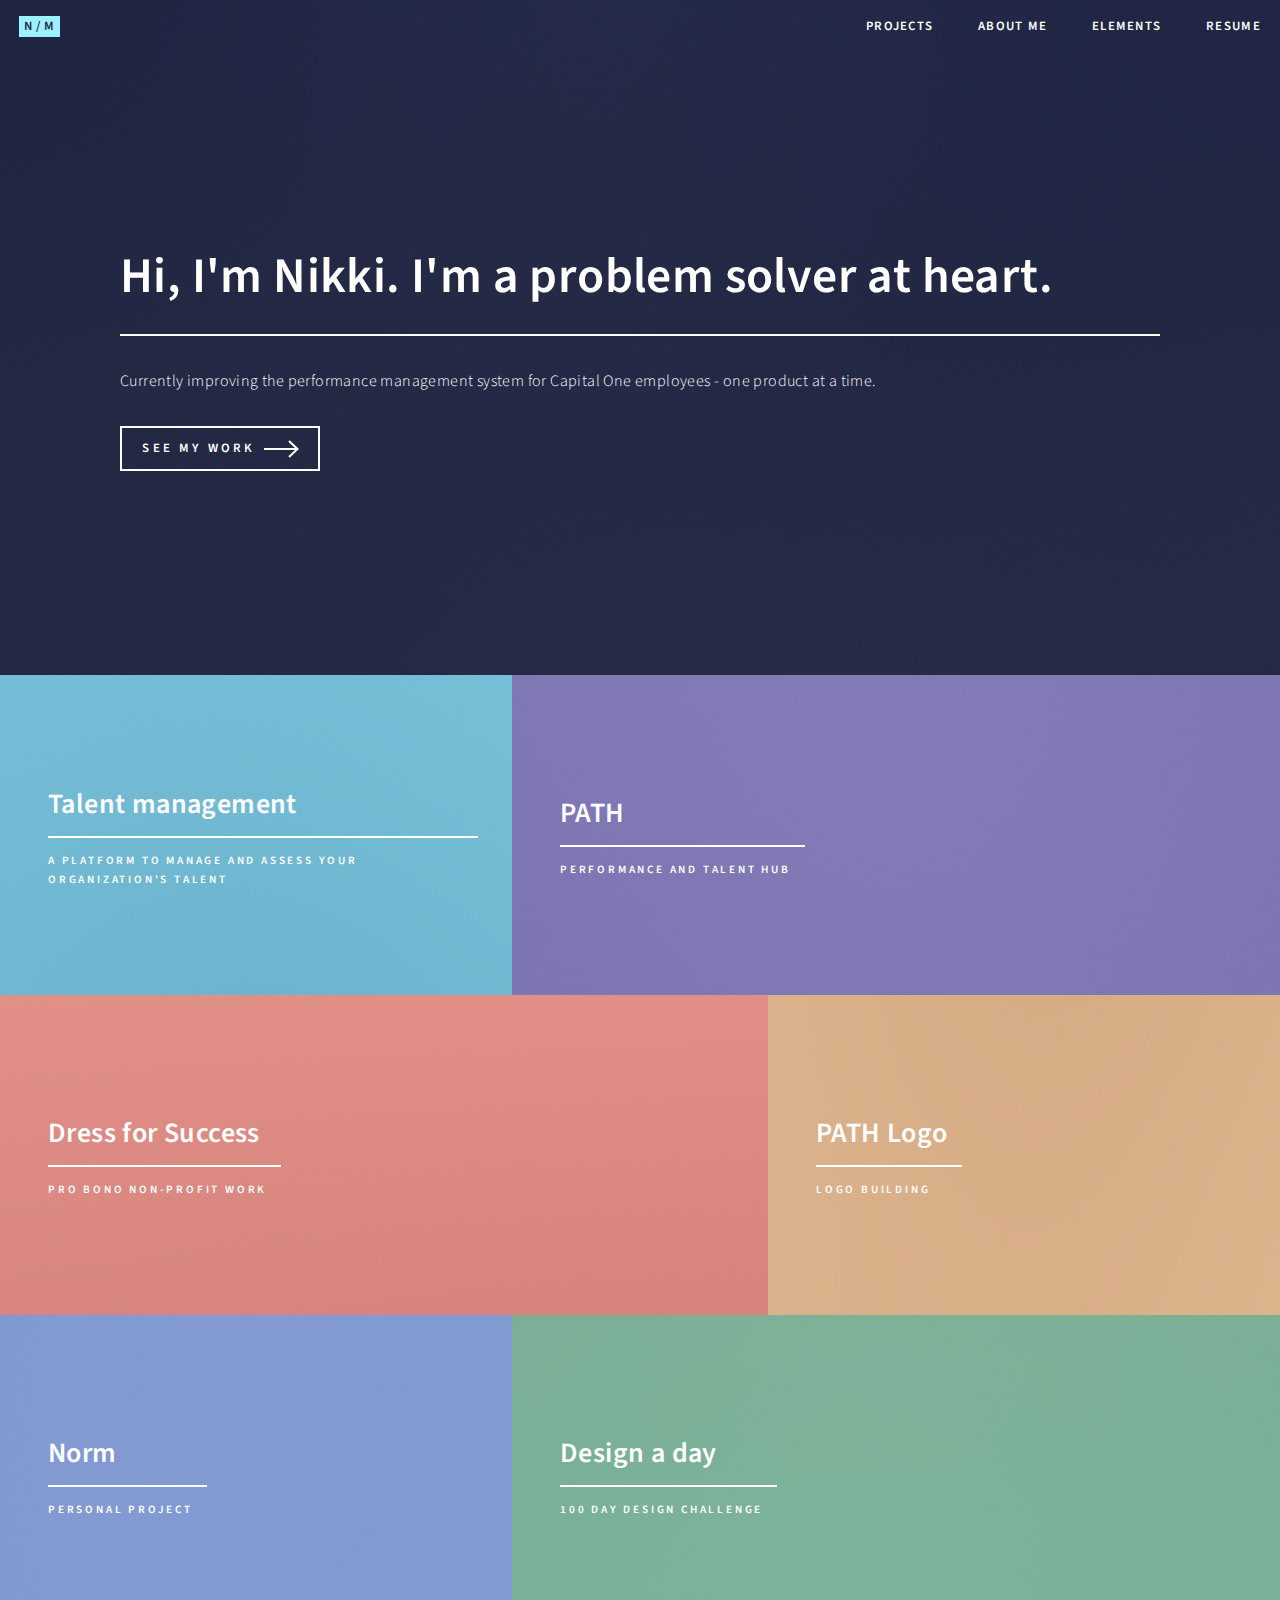
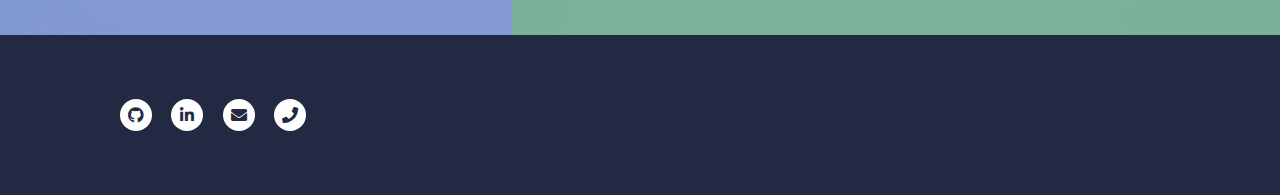
==== index.html @ 29b70d95 "Update index.html" ====
<!DOCTYPE HTML>
<!--
	Forty by HTML5 UP
	html5up.net | @ajlkn
	Free for personal and commercial use under the CCA 3.0 license (html5up.net/license)
-->
<html>
	<head>
		<title>Forty by HTML5 UP</title>
		<meta charset="utf-8" />
		<meta name="viewport" content="width=device-width, initial-scale=1, user-scalable=no" />
		<link rel="stylesheet" href="assets/css/main.css" />
		<noscript><link rel="stylesheet" href="assets/css/noscript.css" /></noscript>
	</head>
	<body class="is-preload">

		<!-- Wrapper -->
			<div id="wrapper">

				<!-- Header -->
				<header id="header" class="alt">
					<a href="index.html" class="logo"><strong>N/M</strong></a>
					<nav class="main-nav">
						<div class="menu-toggle">
							<span></span>
						</div>
						<ul>
							<li><a href="index.html">Projects</a></li>
							<!--<li><a href="landing.html">Subpage</a></li>-->
							<li><a href="generic.html">About me</a></li>
							<li><a href="elements.html">Elements</a></li>
							<li><a href="assets/resume.pdf" target="_blank">Resume</a></li>
						</ul>
					</nav>
				</header>

				<!-- Menu
					<nav id="menu">
						<ul class="links">
							<li><a href="index.html">Home</a></li>
							<li><a href="landing.html">Landing</a></li>
							<li><a href="generic.html">Generic</a></li>
							<li><a href="elements.html">Elements</a></li>
						</ul>
						<ul class="actions stacked">
							<li><a href="#" class="button primary fit">Get Started</a></li>
							<li><a href="#" class="button fit">Log In</a></li>
						</ul>
					</nav> -->

				<!-- Banner -->
					<section id="banner" class="major">
						<div class="inner">
							<header class="major">
								<h1>Hi, I'm Nikki. I'm a problem solver at heart.</h1>
							</header>
							<p>Currently improving the performance management system for Capital One employees - one product at a time.</p>
							<div>
								<ul class="actions">
									<li><a href="#one" class="button next scrolly">See my work</a></li>
								</ul>
							</div>
						</div>
					</section>

				<!-- Main -->
					<div id="main">

						<!-- One -->
							<section id="one" class="tiles">
								<article>
									<span class="image">
										<img src="images/pic01.jpg" alt="" />
									</span>
									<header class="major">
										<h3><a href="landing.html" class="link">Talent management</a></h3>
										<p>A platform to manage and assess your organization's talent</p>
									</header>
								</article>
								<article>
									<span class="image">
										<img src="images/pic02.jpg" alt="" />
									</span>
									<header class="major">
										<h3><a href="landing.html" class="link">PATH</a></h3>
										<p>Performance and talent hub</p>
									</header>
								</article>
								<article>
									<span class="image">
										<img src="images/pic03.jpg" alt="" />
									</span>
									<header class="major">
										<h3><a href="landing.html" class="link">Dress for Success</a></h3>
										<p>Pro bono non-profit work</p>
									</header>
								</article>
								<article>
									<span class="image">
										<img src="images/pic04.jpg" alt="" />
									</span>
									<header class="major">
										<h3><a href="landing.html" class="link">PATH Logo</a></h3>
										<p>Logo building</p>
									</header>
								</article>
								<article>
									<span class="image">
										<img src="images/pic05.jpg" alt="" />
									</span>
									<header class="major">
										<h3><a href="landing.html" class="link">Norm</a></h3>
										<p>Personal project</p>
									</header>
								</article>
								<article>
									<span class="image">
										<img src="images/pic06.jpg" alt="" />
									</span>
									<header class="major">
										<h3><a href="landing.html" class="link">Design a day</a></h3>
										<p>100 day design challenge</p>
									</header>
								</article>
							</section>

						<!-- Two 
							<section id="two">
								<div class="inner">
									<p> Lorem Ipsum</p>
								</div>
							</section>-->

					</div>

				<!-- Contact 
					<section id="contact">
						<div class="inner">
							<section>
								<form method="post" action="#">
									<div class="fields">
										<div class="field half">
											<label for="name">Name</label>
											<input type="text" name="name" id="name" />
										</div>
										<div class="field half">
											<label for="email">Email</label>
											<input type="text" name="email" id="email" />
										</div>
										<div class="field">
											<label for="message">Message</label>
											<textarea name="message" id="message" rows="6"></textarea>
										</div>
									</div>
									<ul class="actions">
										<li><input type="submit" value="Send Message" class="primary" /></li>
										<li><input type="reset" value="Clear" /></li>
									</ul>
								</form>
							</section>
							<section class="split">
								<section>
									<div class="contact-method">
										<span class="icon solid alt fa-envelope"></span>
										<h3>Email</h3>
										<a href="#">information@untitled.tld</a>
									</div>
								</section>
								<section>
									<div class="contact-method">
										<span class="icon solid alt fa-phone"></span>
										<h3>Phone</h3>
										<span>(000) 000-0000 x12387</span>
									</div>
								</section>
								<section>
									<div class="contact-method">
										<span class="icon solid alt fa-home"></span>
										<h3>Address</h3>
										<span>1234 Somewhere Road #5432<br />
										Nashville, TN 00000<br />
										United States of America</span>
									</div>
								</section>
							</section>
						</div>
					</section>-->

				<!-- Footer -->
					<footer id="footer">
						<div class="inner">
							<ul class="icons">
								<li><a href="https://github.com/nikkim97" class="icon brands alt fa-github"><span class="label">GitHub</span></a></li>
								<li><a href="https://www.linkedin.com/in/nikkim97/" class="icon brands alt fa-linkedin-in"><span class="label">LinkedIn</span></a></li>
								<li><a href="mailto:niharikamishr@gmail.com" class="icon solid alt fa-envelope"><span class="label">Email</span></a></li>
								<li><a href="tel:+6099372957" class="icon solid alt fa-phone"><span class="label">Phone</span></a></li>
							
							</ul>
						</div>
					</footer>

			</div>

		<!-- Scripts -->
			<script src="assets/js/jquery.min.js"></script>
			<script src="assets/js/jquery.scrolly.min.js"></script>
			<script src="assets/js/jquery.scrollex.min.js"></script>
			<script src="assets/js/browser.min.js"></script>
			<script src="assets/js/breakpoints.min.js"></script>
			<script src="assets/js/util.js"></script>
			<script src="assets/js/main.js"></script>

	</body>
</html>
---- assets/css/main.css ----
@import url(fontawesome-all.min.css);
@import url("https://fonts.googleapis.com/css?family=Source+Sans+Pro:300,300italic,600,600italic");

/*
	Forty by HTML5 UP
	html5up.net | @ajlkn
	Free for personal and commercial use under the CCA 3.0 license (html5up.net/license)
*/

html, body, div, span, applet, object,
iframe, h1, h2, h3, h4, h5, h6, p, blockquote,
pre, a, abbr, acronym, address, big, cite,
code, del, dfn, em, img, ins, kbd, q, s, samp,
small, strike, strong, sub, sup, tt, var, b,
u, i, center, dl, dt, dd, ol, ul, li, fieldset,
form, label, legend, table, caption, tbody,
tfoot, thead, tr, th, td, article, aside,
canvas, details, embed, figure, figcaption,
footer, header, hgroup, menu, nav, output, ruby,
section, summary, time, mark, audio, video {
	margin: 0;
	padding: 0;
	border: 0;
	font-size: 100%;
	font: inherit;
	vertical-align: baseline;}

article, aside, details, figcaption, figure,
footer, header, hgroup, menu, nav, section {
	display: block;}

body {
	line-height: 1;
}

ol, ul {
	list-style: none;
}

blockquote, q {
	quotes: none;
}

	blockquote:before, blockquote:after, q:before, q:after {
		content: '';
		content: none;
	}

table {
	border-collapse: collapse;
	border-spacing: 0;
}

body {
	-webkit-text-size-adjust: none;
}

mark {
	background-color: transparent;
	color: inherit;
}

input::-moz-focus-inner {
	border: 0;
	padding: 0;
}

input, select, textarea {
	-moz-appearance: none;
	-webkit-appearance: none;
	-ms-appearance: none;
	appearance: none;
}

/* Basic */

	@-ms-viewport {
		width: device-width;
	}

	body {
		-ms-overflow-style: scrollbar;
	}

	@media screen and (max-width: 480px) {

		html, body {
			min-width: 320px;
		}

	}

	html {
		box-sizing: border-box;
	}

	*, *:before, *:after {
		box-sizing: inherit;
	}

	body {
		background: #242943;
	}

		body.is-preload *, body.is-preload *:before, body.is-preload *:after {
			-moz-animation: none !important;
			-webkit-animation: none !important;
			-ms-animation: none !important;
			animation: none !important;
			-moz-transition: none !important;
			-webkit-transition: none !important;
			-ms-transition: none !important;
			transition: none !important;
		}

/* Type */

	body, input, select, textarea {
		color: #ffffff;
		font-family: "Source Sans Pro", Helvetica, sans-serif;
		font-size: 17pt;
		font-weight: 300;
		letter-spacing: 0.025em;
		line-height: 1.65;
	}

		@media screen and (max-width: 1680px) {

			body, input, select, textarea {
				font-size: 14pt;
			}

		}

		@media screen and (max-width: 1280px) {

			body, input, select, textarea {
				font-size: 12pt;
			}

		}

		@media screen and (max-width: 360px) {

			body, input, select, textarea {
				font-size: 11pt;
			}

		}

	a {
		-moz-transition: color 0.2s ease-in-out, border-bottom-color 0.2s ease-in-out;
		-webkit-transition: color 0.2s ease-in-out, border-bottom-color 0.2s ease-in-out;
		-ms-transition: color 0.2s ease-in-out, border-bottom-color 0.2s ease-in-out;
		transition: color 0.2s ease-in-out, border-bottom-color 0.2s ease-in-out;
		border-bottom: dotted 1px;
		color: inherit;
		text-decoration: none;
	}

		a:hover {
			border-bottom-color: transparent;
			color: #9bf1ff !important;
		}

		a:active {
			color: #53e3fb !important;
		}

	strong, b {
		color: #ffffff;
		font-weight: 600;
	}

	em, i {
		font-style: italic;
	}

	p {
		margin: 0 0 2em 0;
	}

	h1, h2, h3, h4, h5, h6 {
		color: #ffffff;
		font-weight: 600;
		line-height: 1.65;
		margin: 0 0 1em 0;
	}

		h1 a, h2 a, h3 a, h4 a, h5 a, h6 a {
			color: inherit;
			border-bottom: 0;
		}

	h1 {
		font-size: 2.5em;
	}

	h2 {
		font-size: 1.75em;
	}

	h3 {
		font-size: 1.35em;
	}

	h4 {
		font-size: 1.1em;
	}

	h5 {
		font-size: 0.9em;
	}

	h6 {
		font-size: 0.7em;
	}

	@media screen and (max-width: 736px) {

		h1 {
			font-size: 2em;
		}

		h2 {
			font-size: 1.5em;
		}

		h3 {
			font-size: 1.25em;
		}

	}

	sub {
		font-size: 0.8em;
		position: relative;
		top: 0.5em;
	}

	sup {
		font-size: 0.8em;
		position: relative;
		top: -0.5em;
	}

	blockquote {
		border-left: solid 4px rgba(212, 212, 255, 0.1);
		font-style: italic;
		margin: 0 0 2em 0;
		padding: 0.5em 0 0.5em 2em;
	}

	code {
		background: rgba(212, 212, 255, 0.035);
		font-family: "Courier New", monospace;
		font-size: 0.9em;
		margin: 0 0.25em;
		padding: 0.25em 0.65em;
	}

	pre {
		-webkit-overflow-scrolling: touch;
		font-family: "Courier New", monospace;
		font-size: 0.9em;
		margin: 0 0 2em 0;
	}

		pre code {
			display: block;
			line-height: 1.75;
			padding: 1em 1.5em;
			overflow-x: auto;
		}

	hr {
		border: 0;
		border-bottom: solid 1px rgba(212, 212, 255, 0.1);
		margin: 2em 0;
	}

		hr.major {
			margin: 3em 0;
		}

	.align-left {
		text-align: left;
	}

	.align-center {
		text-align: center;
	}

	.align-right {
		text-align: right;
	}

/* Row */

	.row {
		display: flex;
		flex-wrap: wrap;
		box-sizing: border-box;
		align-items: stretch;
	}

		.row > * {
			box-sizing: border-box;
		}

		.row.gtr-uniform > * > :last-child {
			margin-bottom: 0;
		}

		.row.aln-left {
			justify-content: flex-start;
		}

		.row.aln-center {
			justify-content: center;
		}

		.row.aln-right {
			justify-content: flex-end;
		}

		.row.aln-top {
			align-items: flex-start;
		}

		.row.aln-middle {
			align-items: center;
		}

		.row.aln-bottom {
			align-items: flex-end;
		}

		.row > .imp {
			order: -1;
		}

		.row > .col-1 {
			width: 8.33333%;
		}

		.row > .off-1 {
			margin-left: 8.33333%;
		}

		.row > .col-2 {
			width: 16.66667%;
		}

		.row > .off-2 {
			margin-left: 16.66667%;
		}

		.row > .col-3 {
			width: 25%;
		}

		.row > .off-3 {
			margin-left: 25%;
		}

		.row > .col-4 {
			width: 33.33333%;
		}

		.row > .off-4 {
			margin-left: 33.33333%;
		}

		.row > .col-5 {
			width: 41.66667%;
		}

		.row > .off-5 {
			margin-left: 41.66667%;
		}

		.row > .col-6 {
			width: 50%;
		}

		.row > .off-6 {
			margin-left: 50%;
		}

		.row > .col-7 {
			width: 58.33333%;
		}

		.row > .off-7 {
			margin-left: 58.33333%;
		}

		.row > .col-8 {
			width: 66.66667%;
		}

		.row > .off-8 {
			margin-left: 66.66667%;
		}

		.row > .col-9 {
			width: 75%;
		}

		.row > .off-9 {
			margin-left: 75%;
		}

		.row > .col-10 {
			width: 83.33333%;
		}

		.row > .off-10 {
			margin-left: 83.33333%;
		}

		.row > .col-11 {
			width: 91.66667%;
		}

		.row > .off-11 {
			margin-left: 91.66667%;
		}

		.row > .col-12 {
			width: 100%;
		}

		.row > .off-12 {
			margin-left: 100%;
		}

		.row.gtr-0 {
			margin-top: 0;
			margin-left: 0em;
		}

			.row.gtr-0 > * {
				padding: 0 0 0 0em;
			}

			.row.gtr-0.gtr-uniform {
				margin-top: 0em;
			}

				.row.gtr-0.gtr-uniform > * {
					padding-top: 0em;
				}

		.row.gtr-25 {
			margin-top: 0;
			margin-left: -0.5em;
		}

			.row.gtr-25 > * {
				padding: 0 0 0 0.5em;
			}

			.row.gtr-25.gtr-uniform {
				margin-top: -0.5em;
			}

				.row.gtr-25.gtr-uniform > * {
					padding-top: 0.5em;
				}

		.row.gtr-50 {
			margin-top: 0;
			margin-left: -1em;
		}

			.row.gtr-50 > * {
				padding: 0 0 0 1em;
			}

			.row.gtr-50.gtr-uniform {
				margin-top: -1em;
			}

				.row.gtr-50.gtr-uniform > * {
					padding-top: 1em;
				}

		.row {
			margin-top: 0;
			margin-left: -2em;
		}

			.row > * {
				padding: 0 0 0 2em;
			}

			.row.gtr-uniform {
				margin-top: -2em;
			}

				.row.gtr-uniform > * {
					padding-top: 2em;
				}

		.row.gtr-150 {
			margin-top: 0;
			margin-left: -3em;
		}

			.row.gtr-150 > * {
				padding: 0 0 0 3em;
			}

			.row.gtr-150.gtr-uniform {
				margin-top: -3em;
			}

				.row.gtr-150.gtr-uniform > * {
					padding-top: 3em;
				}

		.row.gtr-200 {
			margin-top: 0;
			margin-left: -4em;
		}

			.row.gtr-200 > * {
				padding: 0 0 0 4em;
			}

			.row.gtr-200.gtr-uniform {
				margin-top: -4em;
			}

				.row.gtr-200.gtr-uniform > * {
					padding-top: 4em;
				}

		@media screen and (max-width: 1680px) {

			.row {
				display: flex;
				flex-wrap: wrap;
				box-sizing: border-box;
				align-items: stretch;
			}

				.row > * {
					box-sizing: border-box;
				}

				.row.gtr-uniform > * > :last-child {
					margin-bottom: 0;
				}

				.row.aln-left {
					justify-content: flex-start;
				}

				.row.aln-center {
					justify-content: center;
				}

				.row.aln-right {
					justify-content: flex-end;
				}

				.row.aln-top {
					align-items: flex-start;
				}

				.row.aln-middle {
					align-items: center;
				}

				.row.aln-bottom {
					align-items: flex-end;
				}

				.row > .imp-xlarge {
					order: -1;
				}

				.row > .col-1-xlarge {
					width: 8.33333%;
				}

				.row > .off-1-xlarge {
					margin-left: 8.33333%;
				}

				.row > .col-2-xlarge {
					width: 16.66667%;
				}

				.row > .off-2-xlarge {
					margin-left: 16.66667%;
				}

				.row > .col-3-xlarge {
					width: 25%;
				}

				.row > .off-3-xlarge {
					margin-left: 25%;
				}

				.row > .col-4-xlarge {
					width: 33.33333%;
				}

				.row > .off-4-xlarge {
					margin-left: 33.33333%;
				}

				.row > .col-5-xlarge {
					width: 41.66667%;
				}

				.row > .off-5-xlarge {
					margin-left: 41.66667%;
				}

				.row > .col-6-xlarge {
					width: 50%;
				}

				.row > .off-6-xlarge {
					margin-left: 50%;
				}

				.row > .col-7-xlarge {
					width: 58.33333%;
				}

				.row > .off-7-xlarge {
					margin-left: 58.33333%;
				}

				.row > .col-8-xlarge {
					width: 66.66667%;
				}

				.row > .off-8-xlarge {
					margin-left: 66.66667%;
				}

				.row > .col-9-xlarge {
					width: 75%;
				}

				.row > .off-9-xlarge {
					margin-left: 75%;
				}

				.row > .col-10-xlarge {
					width: 83.33333%;
				}

				.row > .off-10-xlarge {
					margin-left: 83.33333%;
				}

				.row > .col-11-xlarge {
					width: 91.66667%;
				}

				.row > .off-11-xlarge {
					margin-left: 91.66667%;
				}

				.row > .col-12-xlarge {
					width: 100%;
				}

				.row > .off-12-xlarge {
					margin-left: 100%;
				}

				.row.gtr-0 {
					margin-top: 0;
					margin-left: 0em;
				}

					.row.gtr-0 > * {
						padding: 0 0 0 0em;
					}

					.row.gtr-0.gtr-uniform {
						margin-top: 0em;
					}

						.row.gtr-0.gtr-uniform > * {
							padding-top: 0em;
						}

				.row.gtr-25 {
					margin-top: 0;
					margin-left: -0.5em;
				}

					.row.gtr-25 > * {
						padding: 0 0 0 0.5em;
					}

					.row.gtr-25.gtr-uniform {
						margin-top: -0.5em;
					}

						.row.gtr-25.gtr-uniform > * {
							padding-top: 0.5em;
						}

				.row.gtr-50 {
					margin-top: 0;
					margin-left: -1em;
				}

					.row.gtr-50 > * {
						padding: 0 0 0 1em;
					}

					.row.gtr-50.gtr-uniform {
						margin-top: -1em;
					}

						.row.gtr-50.gtr-uniform > * {
							padding-top: 1em;
						}

				.row {
					margin-top: 0;
					margin-left: -2em;
				}

					.row > * {
						padding: 0 0 0 2em;
					}

					.row.gtr-uniform {
						margin-top: -2em;
					}

						.row.gtr-uniform > * {
							padding-top: 2em;
						}

				.row.gtr-150 {
					margin-top: 0;
					margin-left: -3em;
				}

					.row.gtr-150 > * {
						padding: 0 0 0 3em;
					}

					.row.gtr-150.gtr-uniform {
						margin-top: -3em;
					}

						.row.gtr-150.gtr-uniform > * {
							padding-top: 3em;
						}

				.row.gtr-200 {
					margin-top: 0;
					margin-left: -4em;
				}

					.row.gtr-200 > * {
						padding: 0 0 0 4em;
					}

					.row.gtr-200.gtr-uniform {
						margin-top: -4em;
					}

						.row.gtr-200.gtr-uniform > * {
							padding-top: 4em;
						}

		}

		@media screen and (max-width: 1280px) {

			.row {
				display: flex;
				flex-wrap: wrap;
				box-sizing: border-box;
				align-items: stretch;
			}

				.row > * {
					box-sizing: border-box;
				}

				.row.gtr-uniform > * > :last-child {
					margin-bottom: 0;
				}

				.row.aln-left {
					justify-content: flex-start;
				}

				.row.aln-center {
					justify-content: center;
				}

				.row.aln-right {
					justify-content: flex-end;
				}

				.row.aln-top {
					align-items: flex-start;
				}

				.row.aln-middle {
					align-items: center;
				}

				.row.aln-bottom {
					align-items: flex-end;
				}

				.row > .imp-large {
					order: -1;
				}

				.row > .col-1-large {
					width: 8.33333%;
				}

				.row > .off-1-large {
					margin-left: 8.33333%;
				}

				.row > .col-2-large {
					width: 16.66667%;
				}

				.row > .off-2-large {
					margin-left: 16.66667%;
				}

				.row > .col-3-large {
					width: 25%;
				}

				.row > .off-3-large {
					margin-left: 25%;
				}

				.row > .col-4-large {
					width: 33.33333%;
				}

				.row > .off-4-large {
					margin-left: 33.33333%;
				}

				.row > .col-5-large {
					width: 41.66667%;
				}

				.row > .off-5-large {
					margin-left: 41.66667%;
				}

				.row > .col-6-large {
					width: 50%;
				}

				.row > .off-6-large {
					margin-left: 50%;
				}

				.row > .col-7-large {
					width: 58.33333%;
				}

				.row > .off-7-large {
					margin-left: 58.33333%;
				}

				.row > .col-8-large {
					width: 66.66667%;
				}

				.row > .off-8-large {
					margin-left: 66.66667%;
				}

				.row > .col-9-large {
					width: 75%;
				}

				.row > .off-9-large {
					margin-left: 75%;
				}

				.row > .col-10-large {
					width: 83.33333%;
				}

				.row > .off-10-large {
					margin-left: 83.33333%;
				}

				.row > .col-11-large {
					width: 91.66667%;
				}

				.row > .off-11-large {
					margin-left: 91.66667%;
				}

				.row > .col-12-large {
					width: 100%;
				}

				.row > .off-12-large {
					margin-left: 100%;
				}

				.row.gtr-0 {
					margin-top: 0;
					margin-left: 0em;
				}

					.row.gtr-0 > * {
						padding: 0 0 0 0em;
					}

					.row.gtr-0.gtr-uniform {
						margin-top: 0em;
					}

						.row.gtr-0.gtr-uniform > * {
							padding-top: 0em;
						}

				.row.gtr-25 {
					margin-top: 0;
					margin-left: -0.375em;
				}

					.row.gtr-25 > * {
						padding: 0 0 0 0.375em;
					}

					.row.gtr-25.gtr-uniform {
						margin-top: -0.375em;
					}

						.row.gtr-25.gtr-uniform > * {
							padding-top: 0.375em;
						}

				.row.gtr-50 {
					margin-top: 0;
					margin-left: -0.75em;
				}

					.row.gtr-50 > * {
						padding: 0 0 0 0.75em;
					}

					.row.gtr-50.gtr-uniform {
						margin-top: -0.75em;
					}

						.row.gtr-50.gtr-uniform > * {
							padding-top: 0.75em;
						}

				.row {
					margin-top: 0;
					margin-left: -1.5em;
				}

					.row > * {
						padding: 0 0 0 1.5em;
					}

					.row.gtr-uniform {
						margin-top: -1.5em;
					}

						.row.gtr-uniform > * {
							padding-top: 1.5em;
						}

				.row.gtr-150 {
					margin-top: 0;
					margin-left: -2.25em;
				}

					.row.gtr-150 > * {
						padding: 0 0 0 2.25em;
					}

					.row.gtr-150.gtr-uniform {
						margin-top: -2.25em;
					}

						.row.gtr-150.gtr-uniform > * {
							padding-top: 2.25em;
						}

				.row.gtr-200 {
					margin-top: 0;
					margin-left: -3em;
				}

					.row.gtr-200 > * {
						padding: 0 0 0 3em;
					}

					.row.gtr-200.gtr-uniform {
						margin-top: -3em;
					}

						.row.gtr-200.gtr-uniform > * {
							padding-top: 3em;
						}

		}

		@media screen and (max-width: 980px) {

			.row {
				display: flex;
				flex-wrap: wrap;
				box-sizing: border-box;
				align-items: stretch;
			}

				.row > * {
					box-sizing: border-box;
				}

				.row.gtr-uniform > * > :last-child {
					margin-bottom: 0;
				}

				.row.aln-left {
					justify-content: flex-start;
				}

				.row.aln-center {
					justify-content: center;
				}

				.row.aln-right {
					justify-content: flex-end;
				}

				.row.aln-top {
					align-items: flex-start;
				}

				.row.aln-middle {
					align-items: center;
				}

				.row.aln-bottom {
					align-items: flex-end;
				}

				.row > .imp-medium {
					order: -1;
				}

				.row > .col-1-medium {
					width: 8.33333%;
				}

				.row > .off-1-medium {
					margin-left: 8.33333%;
				}

				.row > .col-2-medium {
					width: 16.66667%;
				}

				.row > .off-2-medium {
					margin-left: 16.66667%;
				}

				.row > .col-3-medium {
					width: 25%;
				}

				.row > .off-3-medium {
					margin-left: 25%;
				}

				.row > .col-4-medium {
					width: 33.33333%;
				}

				.row > .off-4-medium {
					margin-left: 33.33333%;
				}

				.row > .col-5-medium {
					width: 41.66667%;
				}

				.row > .off-5-medium {
					margin-left: 41.66667%;
				}

				.row > .col-6-medium {
					width: 50%;
				}

				.row > .off-6-medium {
					margin-left: 50%;
				}

				.row > .col-7-medium {
					width: 58.33333%;
				}

				.row > .off-7-medium {
					margin-left: 58.33333%;
				}

				.row > .col-8-medium {
					width: 66.66667%;
				}

				.row > .off-8-medium {
					margin-left: 66.66667%;
				}

				.row > .col-9-medium {
					width: 75%;
				}

				.row > .off-9-medium {
					margin-left: 75%;
				}

				.row > .col-10-medium {
					width: 83.33333%;
				}

				.row > .off-10-medium {
					margin-left: 83.33333%;
				}

				.row > .col-11-medium {
					width: 91.66667%;
				}

				.row > .off-11-medium {
					margin-left: 91.66667%;
				}

				.row > .col-12-medium {
					width: 100%;
				}

				.row > .off-12-medium {
					margin-left: 100%;
				}

				.row.gtr-0 {
					margin-top: 0;
					margin-left: 0em;
				}

					.row.gtr-0 > * {
						padding: 0 0 0 0em;
					}

					.row.gtr-0.gtr-uniform {
						margin-top: 0em;
					}

						.row.gtr-0.gtr-uniform > * {
							padding-top: 0em;
						}

				.row.gtr-25 {
					margin-top: 0;
					margin-left: -0.375em;
				}

					.row.gtr-25 > * {
						padding: 0 0 0 0.375em;
					}

					.row.gtr-25.gtr-uniform {
						margin-top: -0.375em;
					}

						.row.gtr-25.gtr-uniform > * {
							padding-top: 0.375em;
						}

				.row.gtr-50 {
					margin-top: 0;
					margin-left: -0.75em;
				}

					.row.gtr-50 > * {
						padding: 0 0 0 0.75em;
					}

					.row.gtr-50.gtr-uniform {
						margin-top: -0.75em;
					}

						.row.gtr-50.gtr-uniform > * {
							padding-top: 0.75em;
						}

				.row {
					margin-top: 0;
					margin-left: -1.5em;
				}

					.row > * {
						padding: 0 0 0 1.5em;
					}

					.row.gtr-uniform {
						margin-top: -1.5em;
					}

						.row.gtr-uniform > * {
							padding-top: 1.5em;
						}

				.row.gtr-150 {
					margin-top: 0;
					margin-left: -2.25em;
				}

					.row.gtr-150 > * {
						padding: 0 0 0 2.25em;
					}

					.row.gtr-150.gtr-uniform {
						margin-top: -2.25em;
					}

						.row.gtr-150.gtr-uniform > * {
							padding-top: 2.25em;
						}

				.row.gtr-200 {
					margin-top: 0;
					margin-left: -3em;
				}

					.row.gtr-200 > * {
						padding: 0 0 0 3em;
					}

					.row.gtr-200.gtr-uniform {
						margin-top: -3em;
					}

						.row.gtr-200.gtr-uniform > * {
							padding-top: 3em;
						}

		}

		@media screen and (max-width: 736px) {

			.row {
				display: flex;
				flex-wrap: wrap;
				box-sizing: border-box;
				align-items: stretch;
			}

				.row > * {
					box-sizing: border-box;
				}

				.row.gtr-uniform > * > :last-child {
					margin-bottom: 0;
				}

				.row.aln-left {
					justify-content: flex-start;
				}

				.row.aln-center {
					justify-content: center;
				}

				.row.aln-right {
					justify-content: flex-end;
				}

				.row.aln-top {
					align-items: flex-start;
				}

				.row.aln-middle {
					align-items: center;
				}

				.row.aln-bottom {
					align-items: flex-end;
				}

				.row > .imp-small {
					order: -1;
				}

				.row > .col-1-small {
					width: 8.33333%;
				}

				.row > .off-1-small {
					margin-left: 8.33333%;
				}

				.row > .col-2-small {
					width: 16.66667%;
				}

				.row > .off-2-small {
					margin-left: 16.66667%;
				}

				.row > .col-3-small {
					width: 25%;
				}

				.row > .off-3-small {
					margin-left: 25%;
				}

				.row > .col-4-small {
					width: 33.33333%;
				}

				.row > .off-4-small {
					margin-left: 33.33333%;
				}

				.row > .col-5-small {
					width: 41.66667%;
				}

				.row > .off-5-small {
					margin-left: 41.66667%;
				}

				.row > .col-6-small {
					width: 50%;
				}

				.row > .off-6-small {
					margin-left: 50%;
				}

				.row > .col-7-small {
					width: 58.33333%;
				}

				.row > .off-7-small {
					margin-left: 58.33333%;
				}

				.row > .col-8-small {
					width: 66.66667%;
				}

				.row > .off-8-small {
					margin-left: 66.66667%;
				}

				.row > .col-9-small {
					width: 75%;
				}

				.row > .off-9-small {
					margin-left: 75%;
				}

				.row > .col-10-small {
					width: 83.33333%;
				}

				.row > .off-10-small {
					margin-left: 83.33333%;
				}

				.row > .col-11-small {
					width: 91.66667%;
				}

				.row > .off-11-small {
					margin-left: 91.66667%;
				}

				.row > .col-12-small {
					width: 100%;
				}

				.row > .off-12-small {
					margin-left: 100%;
				}

				.row.gtr-0 {
					margin-top: 0;
					margin-left: 0em;
				}

					.row.gtr-0 > * {
						padding: 0 0 0 0em;
					}

					.row.gtr-0.gtr-uniform {
						margin-top: 0em;
					}

						.row.gtr-0.gtr-uniform > * {
							padding-top: 0em;
						}

				.row.gtr-25 {
					margin-top: 0;
					margin-left: -0.3125em;
				}

					.row.gtr-25 > * {
						padding: 0 0 0 0.3125em;
					}

					.row.gtr-25.gtr-uniform {
						margin-top: -0.3125em;
					}

						.row.gtr-25.gtr-uniform > * {
							padding-top: 0.3125em;
						}

				.row.gtr-50 {
					margin-top: 0;
					margin-left: -0.625em;
				}

					.row.gtr-50 > * {
						padding: 0 0 0 0.625em;
					}

					.row.gtr-50.gtr-uniform {
						margin-top: -0.625em;
					}

						.row.gtr-50.gtr-uniform > * {
							padding-top: 0.625em;
						}

				.row {
					margin-top: 0;
					margin-left: -1.25em;
				}

					.row > * {
						padding: 0 0 0 1.25em;
					}

					.row.gtr-uniform {
						margin-top: -1.25em;
					}

						.row.gtr-uniform > * {
							padding-top: 1.25em;
						}

				.row.gtr-150 {
					margin-top: 0;
					margin-left: -1.875em;
				}

					.row.gtr-150 > * {
						padding: 0 0 0 1.875em;
					}

					.row.gtr-150.gtr-uniform {
						margin-top: -1.875em;
					}

						.row.gtr-150.gtr-uniform > * {
							padding-top: 1.875em;
						}

				.row.gtr-200 {
					margin-top: 0;
					margin-left: -2.5em;
				}

					.row.gtr-200 > * {
						padding: 0 0 0 2.5em;
					}

					.row.gtr-200.gtr-uniform {
						margin-top: -2.5em;
					}

						.row.gtr-200.gtr-uniform > * {
							padding-top: 2.5em;
						}

		}

		@media screen and (max-width: 480px) {

			.row {
				display: flex;
				flex-wrap: wrap;
				box-sizing: border-box;
				align-items: stretch;
			}

				.row > * {
					box-sizing: border-box;
				}

				.row.gtr-uniform > * > :last-child {
					margin-bottom: 0;
				}

				.row.aln-left {
					justify-content: flex-start;
				}

				.row.aln-center {
					justify-content: center;
				}

				.row.aln-right {
					justify-content: flex-end;
				}

				.row.aln-top {
					align-items: flex-start;
				}

				.row.aln-middle {
					align-items: center;
				}

				.row.aln-bottom {
					align-items: flex-end;
				}

				.row > .imp-xsmall {
					order: -1;
				}

				.row > .col-1-xsmall {
					width: 8.33333%;
				}

				.row > .off-1-xsmall {
					margin-left: 8.33333%;
				}

				.row > .col-2-xsmall {
					width: 16.66667%;
				}

				.row > .off-2-xsmall {
					margin-left: 16.66667%;
				}

				.row > .col-3-xsmall {
					width: 25%;
				}

				.row > .off-3-xsmall {
					margin-left: 25%;
				}

				.row > .col-4-xsmall {
					width: 33.33333%;
				}

				.row > .off-4-xsmall {
					margin-left: 33.33333%;
				}

				.row > .col-5-xsmall {
					width: 41.66667%;
				}

				.row > .off-5-xsmall {
					margin-left: 41.66667%;
				}

				.row > .col-6-xsmall {
					width: 50%;
				}

				.row > .off-6-xsmall {
					margin-left: 50%;
				}

				.row > .col-7-xsmall {
					width: 58.33333%;
				}

				.row > .off-7-xsmall {
					margin-left: 58.33333%;
				}

				.row > .col-8-xsmall {
					width: 66.66667%;
				}

				.row > .off-8-xsmall {
					margin-left: 66.66667%;
				}

				.row > .col-9-xsmall {
					width: 75%;
				}

				.row > .off-9-xsmall {
					margin-left: 75%;
				}

				.row > .col-10-xsmall {
					width: 83.33333%;
				}

				.row > .off-10-xsmall {
					margin-left: 83.33333%;
				}

				.row > .col-11-xsmall {
					width: 91.66667%;
				}

				.row > .off-11-xsmall {
					margin-left: 91.66667%;
				}

				.row > .col-12-xsmall {
					width: 100%;
				}

				.row > .off-12-xsmall {
					margin-left: 100%;
				}

				.row.gtr-0 {
					margin-top: 0;
					margin-left: 0em;
				}

					.row.gtr-0 > * {
						padding: 0 0 0 0em;
					}

					.row.gtr-0.gtr-uniform {
						margin-top: 0em;
					}

						.row.gtr-0.gtr-uniform > * {
							padding-top: 0em;
						}

				.row.gtr-25 {
					margin-top: 0;
					margin-left: -0.3125em;
				}

					.row.gtr-25 > * {
						padding: 0 0 0 0.3125em;
					}

					.row.gtr-25.gtr-uniform {
						margin-top: -0.3125em;
					}

						.row.gtr-25.gtr-uniform > * {
							padding-top: 0.3125em;
						}

				.row.gtr-50 {
					margin-top: 0;
					margin-left: -0.625em;
				}

					.row.gtr-50 > * {
						padding: 0 0 0 0.625em;
					}

					.row.gtr-50.gtr-uniform {
						margin-top: -0.625em;
					}

						.row.gtr-50.gtr-uniform > * {
							padding-top: 0.625em;
						}

				.row {
					margin-top: 0;
					margin-left: -1.25em;
				}

					.row > * {
						padding: 0 0 0 1.25em;
					}

					.row.gtr-uniform {
						margin-top: -1.25em;
					}

						.row.gtr-uniform > * {
							padding-top: 1.25em;
						}

				.row.gtr-150 {
					margin-top: 0;
					margin-left: -1.875em;
				}

					.row.gtr-150 > * {
						padding: 0 0 0 1.875em;
					}

					.row.gtr-150.gtr-uniform {
						margin-top: -1.875em;
					}

						.row.gtr-150.gtr-uniform > * {
							padding-top: 1.875em;
						}

				.row.gtr-200 {
					margin-top: 0;
					margin-left: -2.5em;
				}

					.row.gtr-200 > * {
						padding: 0 0 0 2.5em;
					}

					.row.gtr-200.gtr-uniform {
						margin-top: -2.5em;
					}

						.row.gtr-200.gtr-uniform > * {
							padding-top: 2.5em;
						}

		}

/* Section/Article */

	section.special, article.special {
		text-align: center;
	}

	header.major {
		width: -moz-max-content;
		width: -webkit-max-content;
		width: -ms-max-content;
		width: max-content;
		margin-bottom: 2em;
	}

		header.major > :first-child {
			margin-bottom: 0;
			width: calc(100% + 0.5em);
		}

			header.major > :first-child:after {
				content: '';
				background-color: #ffffff;
				display: block;
				height: 2px;
				margin: 0.325em 0 0.5em 0;
				width: 100%;
			}

		header.major > p {
			font-size: 0.7em;
			font-weight: 600;
			letter-spacing: 0.25em;
			margin-bottom: 0;
			text-transform: uppercase;
		}

		body.is-ie header.major > :first-child:after {
			max-width: 9em;
		}

		body.is-ie header.major > h1:after {
			max-width: 100% !important;
		}

	@media screen and (max-width: 736px) {

		header.major > p br {
			display: none;
		}

	}

/* Form */

	form {
		margin: 0 0 2em 0;
	}

		form > :last-child {
			margin-bottom: 0;
		}

		form > .fields {
			display: -moz-flex;
			display: -webkit-flex;
			display: -ms-flex;
			display: flex;
			-moz-flex-wrap: wrap;
			-webkit-flex-wrap: wrap;
			-ms-flex-wrap: wrap;
			flex-wrap: wrap;
			width: calc(100% + 3em);
			margin: -1.5em 0 2em -1.5em;
		}

			form > .fields > .field {
				-moz-flex-grow: 0;
				-webkit-flex-grow: 0;
				-ms-flex-grow: 0;
				flex-grow: 0;
				-moz-flex-shrink: 0;
				-webkit-flex-shrink: 0;
				-ms-flex-shrink: 0;
				flex-shrink: 0;
				padding: 1.5em 0 0 1.5em;
				width: calc(100% - 1.5em);
			}

				form > .fields > .field.half {
					width: calc(50% - 0.75em);
				}

				form > .fields > .field.third {
					width: calc(100%/3 - 0.5em);
				}

				form > .fields > .field.quarter {
					width: calc(25% - 0.375em);
				}

		@media screen and (max-width: 480px) {

			form > .fields {
				width: calc(100% + 3em);
				margin: -1.5em 0 2em -1.5em;
			}

				form > .fields > .field {
					padding: 1.5em 0 0 1.5em;
					width: calc(100% - 1.5em);
				}

					form > .fields > .field.half {
						width: calc(100% - 1.5em);
					}

					form > .fields > .field.third {
						width: calc(100% - 1.5em);
					}

					form > .fields > .field.quarter {
						width: calc(100% - 1.5em);
					}

		}

	label {
		color: #ffffff;
		display: block;
		font-size: 0.8em;
		font-weight: 600;
		letter-spacing: 0.25em;
		margin: 0 0 1em 0;
		text-transform: uppercase;
	}

	input[type="text"],
	input[type="password"],
	input[type="email"],
	input[type="tel"],
	input[type="search"],
	input[type="url"],
	select,
	textarea {
		-moz-appearance: none;
		-webkit-appearance: none;
		-ms-appearance: none;
		appearance: none;
		background: rgba(212, 212, 255, 0.035);
		border: none;
		border-radius: 0;
		color: inherit;
		display: block;
		outline: 0;
		padding: 0 1em;
		text-decoration: none;
		width: 100%;
	}

		input[type="text"]:invalid,
		input[type="password"]:invalid,
		input[type="email"]:invalid,
		input[type="tel"]:invalid,
		input[type="search"]:invalid,
		input[type="url"]:invalid,
		select:invalid,
		textarea:invalid {
			box-shadow: none;
		}

		input[type="text"]:focus,
		input[type="password"]:focus,
		input[type="email"]:focus,
		input[type="tel"]:focus,
		input[type="search"]:focus,
		input[type="url"]:focus,
		select:focus,
		textarea:focus {
			border-color: #9bf1ff;
			box-shadow: 0 0 0 2px #9bf1ff;
		}

	select {
		background-image: url("data:image/svg+xml;charset=utf8,%3Csvg xmlns='http://www.w3.org/2000/svg' width='40' height='40' preserveAspectRatio='none' viewBox='0 0 40 40'%3E%3Cpath d='M9.4,12.3l10.4,10.4l10.4-10.4c0.2-0.2,0.5-0.4,0.9-0.4c0.3,0,0.6,0.1,0.9,0.4l3.3,3.3c0.2,0.2,0.4,0.5,0.4,0.9 c0,0.4-0.1,0.6-0.4,0.9L20.7,31.9c-0.2,0.2-0.5,0.4-0.9,0.4c-0.3,0-0.6-0.1-0.9-0.4L4.3,17.3c-0.2-0.2-0.4-0.5-0.4-0.9 c0-0.4,0.1-0.6,0.4-0.9l3.3-3.3c0.2-0.2,0.5-0.4,0.9-0.4S9.1,12.1,9.4,12.3z' fill='rgba(212, 212, 255, 0.1)' /%3E%3C/svg%3E");
		background-size: 1.25rem;
		background-repeat: no-repeat;
		background-position: calc(100% - 1rem) center;
		height: 2.75em;
		padding-right: 2.75em;
		text-overflow: ellipsis;
	}

		select option {
			color: #ffffff;
			background: #242943;
		}

		select:focus::-ms-value {
			background-color: transparent;
		}

		select::-ms-expand {
			display: none;
		}

	input[type="text"],
	input[type="password"],
	input[type="email"],
	input[type="tel"],
	input[type="search"],
	input[type="url"],
	select {
		height: 2.75em;
	}

	textarea {
		padding: 0.75em 1em;
	}

	input[type="checkbox"],
	input[type="radio"] {
		-moz-appearance: none;
		-webkit-appearance: none;
		-ms-appearance: none;
		appearance: none;
		display: block;
		float: left;
		margin-right: -2em;
		opacity: 0;
		width: 1em;
		z-index: -1;
	}

		input[type="checkbox"] + label,
		input[type="radio"] + label {
			text-decoration: none;
			color: #ffffff;
			cursor: pointer;
			display: inline-block;
			font-weight: 300;
			padding-left: 2.65em;
			padding-right: 0.75em;
			position: relative;
		}

			input[type="checkbox"] + label:before,
			input[type="radio"] + label:before {
				-moz-osx-font-smoothing: grayscale;
				-webkit-font-smoothing: antialiased;
				display: inline-block;
				font-style: normal;
				font-variant: normal;
				text-rendering: auto;
				line-height: 1;
				text-transform: none !important;
				font-family: 'Font Awesome 5 Free';
				font-weight: 900;
			}

			input[type="checkbox"] + label:before,
			input[type="radio"] + label:before {
				background: rgba(212, 212, 255, 0.035);
				content: '';
				display: inline-block;
				font-size: 0.8em;
				height: 2.0625em;
				left: 0;
				letter-spacing: 0;
				line-height: 2.0625em;
				position: absolute;
				text-align: center;
				top: 0;
				width: 2.0625em;
			}

		input[type="checkbox"]:checked + label:before,
		input[type="radio"]:checked + label:before {
			background: #ffffff;
			border-color: #9bf1ff;
			content: '\f00c';
			color: #242943;
		}

		input[type="checkbox"]:focus + label:before,
		input[type="radio"]:focus + label:before {
			box-shadow: 0 0 0 2px #9bf1ff;
		}

	input[type="radio"] + label:before {
		border-radius: 100%;
	}

	::-webkit-input-placeholder {
		color: rgba(244, 244, 255, 0.2) !important;
		opacity: 1.0;
	}

	:-moz-placeholder {
		color: rgba(244, 244, 255, 0.2) !important;
		opacity: 1.0;
	}

	::-moz-placeholder {
		color: rgba(244, 244, 255, 0.2) !important;
		opacity: 1.0;
	}

	:-ms-input-placeholder {
		color: rgba(244, 244, 255, 0.2) !important;
		opacity: 1.0;
	}

/* Box */

	.box {
		border: solid 1px rgba(212, 212, 255, 0.1);
		margin-bottom: 2em;
		padding: 1.5em;
	}

		.box > :last-child,
		.box > :last-child > :last-child,
		.box > :last-child > :last-child > :last-child {
			margin-bottom: 0;
		}

		.box.alt {
			border: 0;
			border-radius: 0;
			padding: 0;
		}

/* Icon */

	.icon {
		text-decoration: none;
		border-bottom: none;
		position: relative;
	}

		.icon:before {
			-moz-osx-font-smoothing: grayscale;
			-webkit-font-smoothing: antialiased;
			display: inline-block;
			font-style: normal;
			font-variant: normal;
			text-rendering: auto;
			line-height: 1;
			text-transform: none !important;
			font-family: 'Font Awesome 5 Free';
			font-weight: 400;
		}

		.icon > .label {
			display: none;
		}

		.icon:before {
			line-height: inherit;
		}

		.icon.solid:before {
			font-weight: 900;
		}

		.icon.brands:before {
			font-family: 'Font Awesome 5 Brands';
		}

		.icon.alt:before {
			background-color: #ffffff;
			border-radius: 100%;
			color: #242943;
			display: inline-block;
			height: 2em;
			line-height: 2em;
			text-align: center;
			width: 2em;
		}

	a.icon.alt:before {
		-moz-transition: background-color 0.2s ease-in-out;
		-webkit-transition: background-color 0.2s ease-in-out;
		-ms-transition: background-color 0.2s ease-in-out;
		transition: background-color 0.2s ease-in-out;
	}

	a.icon.alt:hover:before {
		background-color: #6fc3df;
	}

	a.icon.alt:active:before {
		background-color: #37a6cb;
	}

/* Image */

	.image {
		border: 0;
		display: inline-block;
		position: relative;
	}

		.image img {
			display: block;
		}

		.image.left, .image.right {
			max-width: 30%;
		}

			.image.left img, .image.right img {
				width: 100%;
			}

		.image.left {
			float: left;
			margin: 0 1.5em 1.25em 0;
			top: 0.25em;
		}

		.image.right {
			float: right;
			margin: 0 0 1.25em 1.5em;
			top: 0.25em;
		}

		.image.fit {
			display: block;
			margin: 0 0 2em 0;
			width: 100%;
		}

			.image.fit img {
				width: 100%;
			}

		.image.main {
			display: block;
			margin: 2.5em 0;
			width: 100%;
		}

			.image.main img {
				width: 100%;
			}

			@media screen and (max-width: 736px) {

				.image.main {
					margin: 1.5em 0;
				}

			}

/* List */

	ol {
		list-style: decimal;
		margin: 0 0 2em 0;
		padding-left: 1.25em;
	}

		ol li {
			padding-left: 0.25em;
		}

	ul {
		list-style: disc;
		margin: 0 0 2em 0;
		padding-left: 1em;
	}

		ul li {
			padding-left: 0.5em;
		}

		ul.alt {
			list-style: none;
			padding-left: 0;
		}

			ul.alt li {
				border-top: solid 1px rgba(212, 212, 255, 0.1);
				padding: 0.5em 0;
			}

				ul.alt li:first-child {
					border-top: 0;
					padding-top: 0;
				}

	dl {
		margin: 0 0 2em 0;
	}

		dl dt {
			display: block;
			font-weight: 600;
			margin: 0 0 1em 0;
		}

		dl dd {
			margin-left: 2em;
		}

/* Actions */

	ul.actions {
		display: -moz-flex;
		display: -webkit-flex;
		display: -ms-flex;
		display: flex;
		cursor: default;
		list-style: none;
		margin-left: -1em;
		padding-left: 0;
	}

		ul.actions li {
			padding: 0 0 0 1em;
			vertical-align: middle;
		}

		ul.actions.special {
			-moz-justify-content: center;
			-webkit-justify-content: center;
			-ms-justify-content: center;
			justify-content: center;
			width: 100%;
			margin-left: 0;
		}

			ul.actions.special li:first-child {
				padding-left: 0;
			}

		ul.actions.stacked {
			-moz-flex-direction: column;
			-webkit-flex-direction: column;
			-ms-flex-direction: column;
			flex-direction: column;
			margin-left: 0;
		}

			ul.actions.stacked li {
				padding: 1.3em 0 0 0;
			}

				ul.actions.stacked li:first-child {
					padding-top: 0;
				}

		ul.actions.fit {
			width: calc(100% + 1em);
		}

			ul.actions.fit li {
				-moz-flex-grow: 1;
				-webkit-flex-grow: 1;
				-ms-flex-grow: 1;
				flex-grow: 1;
				-moz-flex-shrink: 1;
				-webkit-flex-shrink: 1;
				-ms-flex-shrink: 1;
				flex-shrink: 1;
				width: 100%;
			}

				ul.actions.fit li > * {
					width: 100%;
				}

			ul.actions.fit.stacked {
				width: 100%;
			}

/* Icons */

	ul.icons {
		cursor: default;
		list-style: none;
		padding-left: 0;
	}

		ul.icons li {
			display: inline-block;
			padding: 0 1em 0 0;
		}

			ul.icons li:last-child {
				padding-right: 0;
			}

		@media screen and (max-width: 736px) {

			ul.icons li {
				padding: 0 0.75em 0 0;
			}

		}

/* Pagination */

	ul.pagination {
		cursor: default;
		list-style: none;
		padding-left: 0;
	}

		ul.pagination li {
			display: inline-block;
			padding-left: 0;
			vertical-align: middle;
		}

			ul.pagination li > .page {
				-moz-transition: background-color 0.2s ease-in-out, color 0.2s ease-in-out;
				-webkit-transition: background-color 0.2s ease-in-out, color 0.2s ease-in-out;
				-ms-transition: background-color 0.2s ease-in-out, color 0.2s ease-in-out;
				transition: background-color 0.2s ease-in-out, color 0.2s ease-in-out;
				border-bottom: 0;
				display: inline-block;
				font-size: 0.8em;
				font-weight: 600;
				height: 1.5em;
				line-height: 1.5em;
				margin: 0 0.125em;
				min-width: 1.5em;
				padding: 0 0.5em;
				text-align: center;
			}

				ul.pagination li > .page.active {
					background-color: #ffffff;
					color: #242943;
				}

					ul.pagination li > .page.active:hover {
						background-color: #9bf1ff;
						color: #242943 !important;
					}

					ul.pagination li > .page.active:active {
						background-color: #53e3fb;
					}

			ul.pagination li:first-child {
				padding-right: 0.75em;
			}

			ul.pagination li:last-child {
				padding-left: 0.75em;
			}

		@media screen and (max-width: 480px) {

			ul.pagination li:nth-child(n+2):nth-last-child(n+2) {
				display: none;
			}

			ul.pagination li:first-child {
				padding-right: 0;
			}

		}

/* Table */

	.table-wrapper {
		-webkit-overflow-scrolling: touch;
		overflow-x: auto;
	}

	table {
		margin: 0 0 2em 0;
		width: 100%;
	}

		table tbody tr {
			border: solid 1px rgba(212, 212, 255, 0.1);
			border-left: 0;
			border-right: 0;
		}

			table tbody tr:nth-child(2n + 1) {
				background-color: rgba(212, 212, 255, 0.035);
			}

		table td {
			padding: 0.75em 0.75em;
		}

		table th {
			color: #ffffff;
			font-size: 0.9em;
			font-weight: 600;
			padding: 0 0.75em 0.75em 0.75em;
			text-align: left;
		}

		table thead {
			border-bottom: solid 2px rgba(212, 212, 255, 0.1);
		}

		table tfoot {
			border-top: solid 2px rgba(212, 212, 255, 0.1);
		}

		table.alt {
			border-collapse: separate;
		}

			table.alt tbody tr td {
				border: solid 1px rgba(212, 212, 255, 0.1);
				border-left-width: 0;
				border-top-width: 0;
			}

				table.alt tbody tr td:first-child {
					border-left-width: 1px;
				}

			table.alt tbody tr:first-child td {
				border-top-width: 1px;
			}

			table.alt thead {
				border-bottom: 0;
			}

			table.alt tfoot {
				border-top: 0;
			}

/* Button */

	input[type="submit"],
	input[type="reset"],
	input[type="button"],
	button,
	.button {
		-moz-appearance: none;
		-webkit-appearance: none;
		-ms-appearance: none;
		appearance: none;
		-moz-transition: background-color 0.2s ease-in-out, box-shadow 0.2s ease-in-out, color 0.2s ease-in-out;
		-webkit-transition: background-color 0.2s ease-in-out, box-shadow 0.2s ease-in-out, color 0.2s ease-in-out;
		-ms-transition: background-color 0.2s ease-in-out, box-shadow 0.2s ease-in-out, color 0.2s ease-in-out;
		transition: background-color 0.2s ease-in-out, box-shadow 0.2s ease-in-out, color 0.2s ease-in-out;
		background-color: transparent;
		border: 0;
		border-radius: 0;
		box-shadow: inset 0 0 0 2px #ffffff;
		color: #ffffff;
		cursor: pointer;
		display: inline-block;
		font-size: 0.8em;
		font-weight: 600;
		height: 3.5em;
		letter-spacing: 0.25em;
		line-height: 3.5em;
		padding: 0 1.75em;
		text-align: center;
		text-decoration: none;
		text-transform: uppercase;
		white-space: nowrap;
	}

		input[type="submit"]:hover, input[type="submit"]:active,
		input[type="reset"]:hover,
		input[type="reset"]:active,
		input[type="button"]:hover,
		input[type="button"]:active,
		button:hover,
		button:active,
		.button:hover,
		.button:active {
			box-shadow: inset 0 0 0 2px #9bf1ff;
			color: #9bf1ff;
		}

		input[type="submit"]:active,
		input[type="reset"]:active,
		input[type="button"]:active,
		button:active,
		.button:active {
			background-color: rgba(155, 241, 255, 0.1);
			box-shadow: inset 0 0 0 2px #53e3fb;
			color: #53e3fb;
		}

		input[type="submit"].icon:before,
		input[type="reset"].icon:before,
		input[type="button"].icon:before,
		button.icon:before,
		.button.icon:before {
			margin-right: 0.5em;
		}

		input[type="submit"].fit,
		input[type="reset"].fit,
		input[type="button"].fit,
		button.fit,
		.button.fit {
			width: 100%;
		}

		input[type="submit"].small,
		input[type="reset"].small,
		input[type="button"].small,
		button.small,
		.button.small {
			font-size: 0.6em;
		}

		input[type="submit"].large,
		input[type="reset"].large,
		input[type="button"].large,
		button.large,
		.button.large {
			font-size: 1.25em;
			height: 3em;
			line-height: 3em;
		}

		input[type="submit"].next,
		input[type="reset"].next,
		input[type="button"].next,
		button.next,
		.button.next {
			padding-right: 4.5em;
			position: relative;
		}

			input[type="submit"].next:before, input[type="submit"].next:after,
			input[type="reset"].next:before,
			input[type="reset"].next:after,
			input[type="button"].next:before,
			input[type="button"].next:after,
			button.next:before,
			button.next:after,
			.button.next:before,
			.button.next:after {
				-moz-transition: opacity 0.2s ease-in-out;
				-webkit-transition: opacity 0.2s ease-in-out;
				-ms-transition: opacity 0.2s ease-in-out;
				transition: opacity 0.2s ease-in-out;
				background-position: center right;
				background-repeat: no-repeat;
				background-size: 36px 24px;
				content: '';
				display: block;
				height: 100%;
				position: absolute;
				right: 1.5em;
				top: 0;
				vertical-align: middle;
				width: 36px;
			}

			input[type="submit"].next:before,
			input[type="reset"].next:before,
			input[type="button"].next:before,
			button.next:before,
			.button.next:before {
				background-image: url("data:image/svg+xml;charset=utf8,%3Csvg xmlns='http://www.w3.org/2000/svg' xmlns:xlink='http://www.w3.org/1999/xlink' width='36px' height='24px' viewBox='0 0 36 24' zoomAndPan='disable'%3E%3Cstyle%3Eline %7B stroke: %23ffffff%3B stroke-width: 2px%3B %7D%3C/style%3E%3Cline x1='0' y1='12' x2='34' y2='12' /%3E%3Cline x1='25' y1='4' x2='34' y2='12.5' /%3E%3Cline x1='25' y1='20' x2='34' y2='11.5' /%3E%3C/svg%3E");
			}

			input[type="submit"].next:after,
			input[type="reset"].next:after,
			input[type="button"].next:after,
			button.next:after,
			.button.next:after {
				background-image: url("data:image/svg+xml;charset=utf8,%3Csvg xmlns='http://www.w3.org/2000/svg' xmlns:xlink='http://www.w3.org/1999/xlink' width='36px' height='24px' viewBox='0 0 36 24' zoomAndPan='disable'%3E%3Cstyle%3Eline %7B stroke: %239bf1ff%3B stroke-width: 2px%3B %7D%3C/style%3E%3Cline x1='0' y1='12' x2='34' y2='12' /%3E%3Cline x1='25' y1='4' x2='34' y2='12.5' /%3E%3Cline x1='25' y1='20' x2='34' y2='11.5' /%3E%3C/svg%3E");
				opacity: 0;
				z-index: 1;
			}

			input[type="submit"].next:hover:after, input[type="submit"].next:active:after,
			input[type="reset"].next:hover:after,
			input[type="reset"].next:active:after,
			input[type="button"].next:hover:after,
			input[type="button"].next:active:after,
			button.next:hover:after,
			button.next:active:after,
			.button.next:hover:after,
			.button.next:active:after {
				opacity: 1;
			}

			@media screen and (max-width: 1280px) {

				input[type="submit"].next,
				input[type="reset"].next,
				input[type="button"].next,
				button.next,
				.button.next {
					padding-right: 5em;
				}

			}

		input[type="submit"].primary,
		input[type="reset"].primary,
		input[type="button"].primary,
		button.primary,
		.button.primary {
			background-color: #ffffff;
			box-shadow: none;
			color: #242943;
		}

			input[type="submit"].primary:hover, input[type="submit"].primary:active,
			input[type="reset"].primary:hover,
			input[type="reset"].primary:active,
			input[type="button"].primary:hover,
			input[type="button"].primary:active,
			button.primary:hover,
			button.primary:active,
			.button.primary:hover,
			.button.primary:active {
				background-color: #9bf1ff;
				color: #242943 !important;
			}

			input[type="submit"].primary:active,
			input[type="reset"].primary:active,
			input[type="button"].primary:active,
			button.primary:active,
			.button.primary:active {
				background-color: #53e3fb;
			}

		input[type="submit"].disabled, input[type="submit"]:disabled,
		input[type="reset"].disabled,
		input[type="reset"]:disabled,
		input[type="button"].disabled,
		input[type="button"]:disabled,
		button.disabled,
		button:disabled,
		.button.disabled,
		.button:disabled {
			pointer-events: none;
			cursor: default;
			opacity: 0.25;
		}

/* Tiles */

	.tiles {
		display: -moz-flex;
		display: -webkit-flex;
		display: -ms-flex;
		display: flex;
		-moz-flex-wrap: wrap;
		-webkit-flex-wrap: wrap;
		-ms-flex-wrap: wrap;
		flex-wrap: wrap;
		border-top: 0 !important;
	}

		.tiles + * {
			border-top: 0 !important;
		}

		.tiles article {
			-moz-align-items: center;
			-webkit-align-items: center;
			-ms-align-items: center;
			align-items: center;
			display: -moz-flex;
			display: -webkit-flex;
			display: -ms-flex;
			display: flex;
			-moz-transition: -moz-transform 0.25s ease, opacity 0.25s ease, -moz-filter 1s ease, -webkit-filter 1s ease;
			-webkit-transition: -webkit-transform 0.25s ease, opacity 0.25s ease, -webkit-filter 1s ease, -webkit-filter 1s ease;
			-ms-transition: -ms-transform 0.25s ease, opacity 0.25s ease, -ms-filter 1s ease, -webkit-filter 1s ease;
			transition: transform 0.25s ease, opacity 0.25s ease, filter 1s ease, -webkit-filter 1s ease;
			padding: 4em 4em 2em 4em ;
			background-position: center;
			background-repeat: no-repeat;
			background-size: cover;
			cursor: default;
			height: 40vh;
			max-height: 40em;
			min-height: 23em;
			overflow: hidden;
			position: relative;
			width: 40%;
		}

			.tiles article .image {
				display: none;
			}

			.tiles article header {
				position: relative;
				z-index: 3;
			}

			.tiles article h3 {
				font-size: 1.75em;
			}

				.tiles article h3 a:hover {
					color: inherit !important;
				}

			.tiles article .link.primary {
				border: 0;
				height: 100%;
				left: 0;
				position: absolute;
				top: 0;
				width: 100%;
				z-index: 4;
			}

			.tiles article:before {
				-moz-transition: opacity 0.5s ease;
				-webkit-transition: opacity 0.5s ease;
				-ms-transition: opacity 0.5s ease;
				transition: opacity 0.5s ease;
				bottom: 0;
				content: '';
				display: block;
				height: 100%;
				left: 0;
				opacity: 0.85;
				position: absolute;
				width: 100%;
				z-index: 2;
			}

			.tiles article:after {
				background-color: rgba(36, 41, 67, 0.25);
				content: '';
				display: block;
				height: 100%;
				left: 0;
				position: absolute;
				top: 0;
				width: 100%;
				z-index: 1;
			}

			.tiles article:hover:before {
				opacity: 0;
			}

			.tiles article.is-transitioning {
				-moz-transform: scale(0.95);
				-webkit-transform: scale(0.95);
				-ms-transform: scale(0.95);
				transform: scale(0.95);
				-moz-filter: blur(0.5em);
				-webkit-filter: blur(0.5em);
				-ms-filter: blur(0.5em);
				filter: blur(0.5em);
				opacity: 0;
			}

			.tiles article:nth-child(4n - 1), .tiles article:nth-child(4n - 2) {
				width: 60%;
			}

			.tiles article:nth-child(6n - 5):before {
				background-color: #6fc3df;
			}

			.tiles article:nth-child(6n - 4):before {
				background-color: #8d82c4;
			}

			.tiles article:nth-child(6n - 3):before {
				background-color: #ec8d81;
			}

			.tiles article:nth-child(6n - 2):before {
				background-color: #e7b788;
			}

			.tiles article:nth-child(6n - 1):before {
				background-color: #8ea9e8;
			}

			.tiles article:nth-child(6n):before {
				background-color: #87c5a4;
			}

		@media screen and (max-width: 1280px) {

			.tiles article {
				padding: 4em 3em 2em 3em ;
				height: 30vh;
				max-height: 30em;
				min-height: 20em;
			}

		}

		@media screen and (max-width: 980px) {

			.tiles article {
				width: 50% !important;
			}

		}

		@media screen and (max-width: 736px) {

			.tiles article {
				padding: 3em 1.5em 1em 1.5em ;
				height: 16em;
				max-height: none;
				min-height: 0;
			}

				.tiles article h3 {
					font-size: 1.5em;
				}

		}

		@media screen and (max-width: 480px) {

			.tiles {
				display: block;
			}

				.tiles article {
					height: 20em;
					width: 100% !important;
				}

		}

/* Contact Method */

	.contact-method {
		margin: 0 0 2em 0;
		padding-left: 3.25em;
		position: relative;
	}

		.contact-method .icon {
			left: 0;
			position: absolute;
			top: 0;
		}

		.contact-method h3 {
			margin: 0 0 0.5em 0;
		}

/* Spotlights */

	.spotlights {
		border-top: 0 !important;
	}

		.spotlights + * {
			border-top: 0 !important;
		}

		.spotlights > section {
			display: -moz-flex;
			display: -webkit-flex;
			display: -ms-flex;
			display: flex;
			-moz-flex-direction: row;
			-webkit-flex-direction: row;
			-ms-flex-direction: row;
			flex-direction: row;
			background-color: #2e3450;
		}

			.spotlights > section > .image {
				background-position: center center;
				background-size: cover;
				border-radius: 0;
				display: block;
				position: relative;
				width: 30%;
			}

				.spotlights > section > .image img {
					border-radius: 0;
					display: block;
					width: 100%;
				}

				.spotlights > section > .image:before {
					background: rgba(36, 41, 67, 0.9);
					content: '';
					display: block;
					height: 100%;
					left: 0;
					opacity: 0;
					position: absolute;
					top: 0;
					width: 100%;
				}

			.spotlights > section > .content {
				display: -moz-flex;
				display: -webkit-flex;
				display: -ms-flex;
				display: flex;
				-moz-flex-direction: column;
				-webkit-flex-direction: column;
				-ms-flex-direction: column;
				flex-direction: column;
				-moz-justify-content: center;
				-webkit-justify-content: center;
				-ms-justify-content: center;
				justify-content: center;
				-moz-align-items: center;
				-webkit-align-items: center;
				-ms-align-items: center;
				align-items: center;
				padding: 2em 3em 0.1em 3em ;
				width: 70%;
			}

				.spotlights > section > .content > .inner {
					margin: 0 auto;
					max-width: 100%;
					width: 65em;
				}

			.spotlights > section:nth-child(2n) {
				-moz-flex-direction: row-reverse;
				-webkit-flex-direction: row-reverse;
				-ms-flex-direction: row-reverse;
				flex-direction: row-reverse;
				background-color: #333856;
			}

				.spotlights > section:nth-child(2n) > .content {
					-moz-align-items: -moz-flex-end;
					-webkit-align-items: -webkit-flex-end;
					-ms-align-items: -ms-flex-end;
					align-items: flex-end;
				}

		@media screen and (max-width: 1680px) {

			.spotlights > section > .image {
				width: 40%;
			}

			.spotlights > section > .content {
				width: 60%;
			}

		}

		@media screen and (max-width: 1280px) {

			.spotlights > section > .image {
				width: 45%;
			}

			.spotlights > section > .content {
				width: 55%;
			}

		}

		@media screen and (max-width: 980px) {

			.spotlights > section {
				display: block;
			}

				.spotlights > section > .image {
					width: 100%;
				}

				.spotlights > section > .content {
					padding: 4em 3em 2em 3em ;
					width: 100%;
				}

		}

		@media screen and (max-width: 736px) {

			.spotlights > section > .content {
				padding: 3em 1.5em 1em 1.5em ;
			}

		}

/* Header */

	@-moz-keyframes reveal-header {
		0% {
			top: -4em;
			opacity: 0;
		}

		100% {
			top: 0;
			opacity: 1;
		}
	}

	@-webkit-keyframes reveal-header {
		0% {
			top: -4em;
			opacity: 0;
		}

		100% {
			top: 0;
			opacity: 1;
		}
	}

	@-ms-keyframes reveal-header {
		0% {
			top: -4em;
			opacity: 0;
		}

		100% {
			top: 0;
			opacity: 1;
		}
	}

	@keyframes reveal-header {
		0% {
			top: -4em;
			opacity: 0;
		}

		100% {
			top: 0;
			opacity: 1;
		}
	}

	#header {
		display: flex;
		justify-content: space-between;
		align-items: center;
		background-color: #2a2f4a;
		box-shadow: 0 0 0.25em 0 rgba(0, 0, 0, 0.15);
		cursor: default;
		font-weight: 600;
		height: 3.25em;
		left: 0;
		letter-spacing: 0.25em;
		line-height: 3.25em;
		margin: 0;
		position: fixed;
		text-transform: uppercase;
		top: 0;
		width: 100%;
		z-index: 10000;
	}

		#header .logo {
			border: 0;
			display: inline-block;
			font-size: 0.8em;
			height: inherit;
			line-height: inherit;
			padding: 0 1.5em;
		}

			#header .logo strong {
				-moz-transition: background-color 0.2s ease-in-out, color 0.2s ease-in-out;
				-webkit-transition: background-color 0.2s ease-in-out, color 0.2s ease-in-out;
				-ms-transition: background-color 0.2s ease-in-out, color 0.2s ease-in-out;
				transition: background-color 0.2s ease-in-out, color 0.2s ease-in-out;
				background-color: #ffffff;
				color: #242943;
				display: inline-block;
				line-height: 1.65em;
				margin-right: 0.325em;
				padding: 0 0.125em 0 0.375em;
			}

			#header .logo:hover strong {
				background-color: #9bf1ff;
			}

			#header .logo:active strong {
				background-color: #53e3fb;
			}

		#header nav {
			display: -moz-flex;
			display: -webkit-flex;
			display: -ms-flex;
			display: flex;
			-moz-justify-content: -moz-flex-end;
			-webkit-justify-content: -webkit-flex-end;
			-ms-justify-content: -ms-flex-end;
			justify-content: flex-end;
			-moz-flex-grow: 1;
			-webkit-flex-grow: 1;
			-ms-flex-grow: 1;
			flex-grow: 1;
			height: inherit;
			line-height: inherit;
		}

			#header nav a {
				border: 0;
				display: block;
				font-size: 0.8em;
				height: inherit;
				line-height: inherit;
				padding: 0 0.75em;
				position: relative;
				vertical-align: middle;
			}

				#header nav a:last-child {
					padding-right: 1.5em;
				}

				#header nav a[href="#menu"] {
					padding-right: 3.325em !important;
				}

					#header nav a[href="#menu"]:before, #header nav a[href="#menu"]:after {
						background-image: url("data:image/svg+xml;charset=utf8,%3Csvg xmlns='http://www.w3.org/2000/svg' width='24' height='32' viewBox='0 0 24 32' preserveAspectRatio='none'%3E%3Cstyle%3Eline %7B stroke-width: 2px%3B stroke: %23ffffff%3B %7D%3C/style%3E%3Cline x1='0' y1='11' x2='24' y2='11' /%3E%3Cline x1='0' y1='21' x2='24' y2='21' /%3E%3Cline x1='0' y1='16' x2='24' y2='16' /%3E%3C/svg%3E");
						background-position: center;
						background-repeat: no-repeat;
						background-size: 24px 32px;
						content: '';
						display: block;
						height: 100%;
						position: absolute;
						right: 1.5em;
						top: 0;
						vertical-align: middle;
						width: 24px;
					}

					#header nav a[href="#menu"]:after {
						-moz-transition: opacity 0.2s ease-in-out;
						-webkit-transition: opacity 0.2s ease-in-out;
						-ms-transition: opacity 0.2s ease-in-out;
						transition: opacity 0.2s ease-in-out;
						background-image: url("data:image/svg+xml;charset=utf8,%3Csvg xmlns='http://www.w3.org/2000/svg' width='24' height='32' viewBox='0 0 24 32' preserveAspectRatio='none'%3E%3Cstyle%3Eline %7B stroke-width: 2px%3B stroke: %239bf1ff%3B %7D%3C/style%3E%3Cline x1='0' y1='11' x2='24' y2='11' /%3E%3Cline x1='0' y1='21' x2='24' y2='21' /%3E%3Cline x1='0' y1='16' x2='24' y2='16' /%3E%3C/svg%3E");
						opacity: 0;
						z-index: 1;
					}

					#header nav a[href="#menu"]:hover:after, #header nav a[href="#menu"]:active:after {
						opacity: 1;
					}

					#header nav a[href="#menu"]:last-child {
						padding-right: 3.875em !important;
					}

						#header nav a[href="#menu"]:last-child:before, #header nav a[href="#menu"]:last-child:after {
							right: 2em;
						}

		#header.reveal {
			-moz-animation: reveal-header 0.35s ease;
			-webkit-animation: reveal-header 0.35s ease;
			-ms-animation: reveal-header 0.35s ease;
			animation: reveal-header 0.35s ease;
		}

		#header.alt {
			-moz-transition: opacity 2.5s ease;
			-webkit-transition: opacity 2.5s ease;
			-ms-transition: opacity 2.5s ease;
			transition: opacity 2.5s ease;
			-moz-transition-delay: 0.75s;
			-webkit-transition-delay: 0.75s;
			-ms-transition-delay: 0.75s;
			transition-delay: 0.75s;
			-moz-animation: none;
			-webkit-animation: none;
			-ms-animation: none;
			animation: none;
			background-color: transparent;
			box-shadow: none;
			position: absolute;
		}

			#header.alt.style1 .logo strong {
				color: #6fc3df;
			}

			#header.alt.style2 .logo strong {
				color: #8d82c4;
			}

			#header.alt.style3 .logo strong {
				color: #ec8d81;
			}

			#header.alt.style4 .logo strong {
				color: #e7b788;
			}

			#header.alt.style5 .logo strong {
				color: #8ea9e8;
			}

			#header.alt.style6 .logo strong {
				color: #87c5a4;
			}

		body.is-preload #header.alt {
			opacity: 0;
		}

		@media screen and (max-width: 1680px) {

			#header nav a[href="#menu"] {
				padding-right: 3.75em !important;
			}

				#header nav a[href="#menu"]:last-child {
					padding-right: 4.25em !important;
				}

		}

		@media screen and (max-width: 1280px) {

			#header nav a[href="#menu"] {
				padding-right: 4em !important;
			}

				#header nav a[href="#menu"]:last-child {
					padding-right: 4.5em !important;
				}

		}

		@media screen and (max-width: 736px) {

			#header {
				height: 2.75em;
				line-height: 2.75em;
			}

				#header .logo {
					padding: 0 1em;
				}

				#header nav a {
					padding: 0 0.5em;
				}

					#header nav a:last-child {
						padding-right: 1em;
					}

					#header nav a[href="#menu"] {
						padding-right: 3.25em !important;
					}

						#header nav a[href="#menu"]:before, #header nav a[href="#menu"]:after {
							right: 0.75em;
						}

						#header nav a[href="#menu"]:last-child {
							padding-right: 4em !important;
						}

							#header nav a[href="#menu"]:last-child:before, #header nav a[href="#menu"]:last-child:after {
								right: 1.5em;
							}

		}

		@media screen and (max-width: 480px) {

			#header .logo span {
				display: none;
			}

			#header nav a[href="#menu"] {
				overflow: hidden;
				padding-right: 0 !important;
				text-indent: 5em;
				white-space: nowrap;
				width: 5em;
			}

				#header nav a[href="#menu"]:before, #header nav a[href="#menu"]:after {
					right: 0;
					width: inherit;
				}

				#header nav a[href="#menu"]:last-child:before, #header nav a[href="#menu"]:last-child:after {
					width: 4em;
					right: 0;
				}

		}

/* Banner */

	#banner {
		-moz-align-items: center;
		-webkit-align-items: center;
		-ms-align-items: center;
		align-items: center;
		background-image: url("../../images/banner.jpg");
		display: -moz-flex;
		display: -webkit-flex;
		display: -ms-flex;
		display: flex;
		padding: 6em 0 2em 0 ;
		background-attachment: fixed;
		background-position: center;
		background-repeat: no-repeat;
		background-size: cover;
		border-bottom: 0 !important;
		cursor: default;
		height: 60vh;
		margin-bottom: -3.25em;
		max-height: 32em;
		min-height: 22em;
		position: relative;
		top: -3.25em;
	}

		#banner:after {
			-moz-transition: opacity 2.5s ease;
			-webkit-transition: opacity 2.5s ease;
			-ms-transition: opacity 2.5s ease;
			transition: opacity 2.5s ease;
			-moz-transition-delay: 0.75s;
			-webkit-transition-delay: 0.75s;
			-ms-transition-delay: 0.75s;
			transition-delay: 0.75s;
			pointer-events: none;
			background-color: #242943;
			content: '';
			display: block;
			height: 100%;
			left: 0;
			opacity: 0.85;
			position: absolute;
			top: 0;
			width: 100%;
			z-index: 1;
		}

		#banner h1 {
			font-size: 3.1em;
		}

		#banner > .inner {
			-moz-transition: opacity 1.5s ease, -moz-transform 0.5s ease-out, -moz-filter 0.5s ease, -webkit-filter 0.5s ease;
			-webkit-transition: opacity 1.5s ease, -webkit-transform 0.5s ease-out, -webkit-filter 0.5s ease, -webkit-filter 0.5s ease;
			-ms-transition: opacity 1.5s ease, -ms-transform 0.5s ease-out, -ms-filter 0.5s ease, -webkit-filter 0.5s ease;
			transition: opacity 1.5s ease, transform 0.5s ease-out, filter 0.5s ease, -webkit-filter 0.5s ease;
			padding: 0 !important;
			position: relative;
			z-index: 2;
		}

			#banner > .inner .image {
				display: none;
			}

			#banner > .inner header {
				width: auto;
			}

				#banner > .inner header > :first-child {
					width: auto;
				}

					#banner > .inner header > :first-child:after {
						max-width: 100%;
					}

			#banner > .inner .content {
				display: -moz-flex;
				display: -webkit-flex;
				display: -ms-flex;
				display: flex;
				-moz-align-items: center;
				-webkit-align-items: center;
				-ms-align-items: center;
				align-items: center;
				margin: 0 0 2em 0;
			}

				#banner > .inner .content > * {
					margin-right: 1.5em;
					margin-bottom: 0;
				}

				#banner > .inner .content > :last-child {
					margin-right: 0;
				}

				#banner > .inner .content p {
					font-size: 0.7em;
					font-weight: 600;
					letter-spacing: 0.25em;
					text-transform: uppercase;
				}

		#banner.major {
			height: 75vh;
			min-height: 30em;
			max-height: 50em;
		}

			#banner.major.alt {
				opacity: 0.75;
			}

		#banner.style1:after {
			background-color: #6fc3df;
		}

		#banner.style2:after {
			background-color: #8d82c4;
		}

		#banner.style3:after {
			background-color: #ec8d81;
		}

		#banner.style4:after {
			background-color: #e7b788;
		}

		#banner.style5:after {
			background-color: #8ea9e8;
		}

		#banner.style6:after {
			background-color: #87c5a4;
		}

		body.is-preload #banner:after {
			opacity: 1.0;
		}

		body.is-preload #banner > .inner {
			-moz-filter: blur(0.125em);
			-webkit-filter: blur(0.125em);
			-ms-filter: blur(0.125em);
			filter: blur(0.125em);
			-moz-transform: translateX(-0.5em);
			-webkit-transform: translateX(-0.5em);
			-ms-transform: translateX(-0.5em);
			transform: translateX(-0.5em);
			opacity: 0;
		}

		@media screen and (max-width: 1280px) {

			#banner {
				background-attachment: scroll;
			}

		}

		@media screen and (max-width: 736px) {

			#banner {
				padding: 5em 0 1em 0 ;
				height: auto;
				margin-bottom: -2.75em;
				max-height: none;
				min-height: 0;
				top: -2.75em;
			}

				#banner h1 {
					font-size: 2em;
				}

				#banner > .inner .content {
					display: block;
				}

					#banner > .inner .content > * {
						margin-right: 0;
						margin-bottom: 2em;
					}

				#banner.major {
					height: auto;
					min-height: 0;
					max-height: none;
				}

		}

		@media screen and (max-width: 480px) {

			#banner {
				padding: 6em 0 2em 0 ;
			}

				#banner > .inner .content p br {
					display: none;
				}

				#banner.major {
					padding: 8em 0 4em 0 ;
				}

		}

/* Main */

	#main {
		background-color: #2a2f4a;
	}

		#main > * {
			border-top: solid 1px rgba(212, 212, 255, 0.1);
		}

			#main > *:first-child {
				border-top: 0;
			}

			#main > * > .inner {
				padding: 4em 0 2em 0 ;
				margin: 0 auto;
				max-width: 65em;
				width: calc(100% - 6em);
			}

				@media screen and (max-width: 736px) {

					#main > * > .inner {
						padding: 3em 0 1em 0 ;
						width: calc(100% - 3em);
					}

				}

		#main.alt {
			background-color: transparent;
			border-bottom: solid 1px rgba(212, 212, 255, 0.1);
		}

/* Contact */

	#contact {
		border-bottom: solid 1px rgba(212, 212, 255, 0.1);
		overflow-x: hidden;
	}

		#contact > .inner {
			display: -moz-flex;
			display: -webkit-flex;
			display: -ms-flex;
			display: flex;
			padding: 0 !important;
		}

			#contact > .inner > :nth-child(2n - 1) {
				padding: 4em 3em 2em 0 ;
				border-right: solid 1px rgba(212, 212, 255, 0.1);
				width: 60%;
			}

			#contact > .inner > :nth-child(2n) {
				padding-left: 3em;
				width: 40%;
			}

			#contact > .inner > .split {
				padding: 0;
			}

				#contact > .inner > .split > * {
					padding: 3em 0 1em 3em ;
					position: relative;
				}

					#contact > .inner > .split > *:before {
						border-top: solid 1px rgba(212, 212, 255, 0.1);
						content: '';
						display: block;
						margin-left: -3em;
						position: absolute;
						top: 0;
						width: calc(100vw + 3em);
					}

				#contact > .inner > .split > :first-child:before {
					display: none;
				}

		@media screen and (max-width: 980px) {

			#contact > .inner {
				display: block;
			}

				#contact > .inner > :nth-child(2n - 1) {
					padding: 4em 0 2em 0 ;
					border-right: 0;
					width: 100%;
				}

				#contact > .inner > :nth-child(2n) {
					padding-left: 0;
					width: 100%;
				}

				#contact > .inner > .split > * {
					padding: 3em 0 1em 0 ;
				}

				#contact > .inner > .split > :first-child:before {
					display: block;
				}

		}

		@media screen and (max-width: 736px) {

			#contact > .inner > :nth-child(2n - 1) {
				padding: 3em 0 1em 0 ;
			}

		}

/* Footer */

	#footer .copyright {
		font-size: 0.8em;
		list-style: none;
		padding-left: 0;
	}

		#footer .copyright li {
			border-left: solid 1px rgba(212, 212, 255, 0.1);
			color: rgba(244, 244, 255, 0.2);
			display: inline-block;
			line-height: 1;
			margin-left: 1em;
			padding-left: 1em;
		}

			#footer .copyright li:first-child {
				border-left: 0;
				margin-left: 0;
				padding-left: 0;
			}

	@media screen and (max-width: 480px) {

		#footer .copyright li {
			display: block;
			border-left: 0;
			margin-left: 0;
			padding-left: 0;
			line-height: inherit;
		}

	}

/* Wrapper */

	#wrapper {
		-moz-transition: -moz-filter 0.35s ease, -webkit-filter 0.35s ease, opacity 0.375s ease-out;
		-webkit-transition: -webkit-filter 0.35s ease, -webkit-filter 0.35s ease, opacity 0.375s ease-out;
		-ms-transition: -ms-filter 0.35s ease, -webkit-filter 0.35s ease, opacity 0.375s ease-out;
		transition: filter 0.35s ease, -webkit-filter 0.35s ease, opacity 0.375s ease-out;
		padding-top: 3.25em;
	}

		#wrapper.is-transitioning {
			opacity: 0;
		}

		#wrapper > * > .inner {
			padding: 4em 0 2em 0 ;
			margin: 0 auto;
			max-width: 65em;
			width: calc(100% - 6em);
		}

			@media screen and (max-width: 736px) {

				#wrapper > * > .inner {
					padding: 3em 0 1em 0 ;
					width: calc(100% - 3em);
				}

			}

		@media screen and (max-width: 736px) {

			#wrapper {
				padding-top: 2.75em;
			}

		}

/* Menu */

	#menu {
		-moz-transition: -moz-transform 0.35s ease, opacity 0.35s ease, visibility 0.35s;
		-webkit-transition: -webkit-transform 0.35s ease, opacity 0.35s ease, visibility 0.35s;
		-ms-transition: -ms-transform 0.35s ease, opacity 0.35s ease, visibility 0.35s;
		transition: transform 0.35s ease, opacity 0.35s ease, visibility 0.35s;
		-moz-align-items: center;
		-webkit-align-items: center;
		-ms-align-items: center;
		align-items: center;
		display: -moz-flex;
		display: -webkit-flex;
		display: -ms-flex;
		display: flex;
		-moz-justify-content: center;
		-webkit-justify-content: center;
		-ms-justify-content: center;
		justify-content: center;
		pointer-events: none;
		background: rgba(36, 41, 67, 0.9);
		box-shadow: none;
		height: 100%;
		left: 0;
		opacity: 0;
		overflow: hidden;
		padding: 3em 2em;
		position: fixed;
		top: 0;
		visibility: hidden;
		width: 100%;
		z-index: 10002;
	}

		#menu .inner {
			-moz-transition: -moz-transform 0.35s ease-out, opacity 0.35s ease, visibility 0.35s;
			-webkit-transition: -webkit-transform 0.35s ease-out, opacity 0.35s ease, visibility 0.35s;
			-ms-transition: -ms-transform 0.35s ease-out, opacity 0.35s ease, visibility 0.35s;
			transition: transform 0.35s ease-out, opacity 0.35s ease, visibility 0.35s;
			-moz-transform: rotateX(20deg);
			-webkit-transform: rotateX(20deg);
			-ms-transform: rotateX(20deg);
			transform: rotateX(20deg);
			-webkit-overflow-scrolling: touch;
			max-width: 100%;
			max-height: 100vh;
			opacity: 0;
			overflow: auto;
			text-align: center;
			visibility: hidden;
			width: 18em;
		}

			#menu .inner > :first-child {
				margin-top: 2em;
			}

			#menu .inner > :last-child {
				margin-bottom: 3em;
			}

		#menu ul {
			margin: 0 0 1em 0;
		}

			#menu ul.links {
				list-style: none;
				padding: 0;
			}

				#menu ul.links > li {
					padding: 0;
				}

					#menu ul.links > li > a:not(.button) {
						border: 0;
						border-top: solid 1px rgba(212, 212, 255, 0.1);
						display: block;
						font-size: 0.8em;
						font-weight: 600;
						letter-spacing: 0.25em;
						line-height: 4em;
						text-decoration: none;
						text-transform: uppercase;
					}

					#menu ul.links > li > .button {
						display: block;
						margin: 0.5em 0 0 0;
					}

					#menu ul.links > li:first-child > a:not(.button) {
						border-top: 0 !important;
					}

		#menu .close {
			-moz-transition: color 0.2s ease-in-out;
			-webkit-transition: color 0.2s ease-in-out;
			-ms-transition: color 0.2s ease-in-out;
			transition: color 0.2s ease-in-out;
			-webkit-tap-highlight-color: rgba(0, 0, 0, 0);
			border: 0;
			cursor: pointer;
			display: block;
			height: 4em;
			line-height: 4em;
			overflow: hidden;
			padding-right: 1.25em;
			position: absolute;
			right: 0;
			text-align: right;
			text-indent: 8em;
			top: 0;
			vertical-align: middle;
			white-space: nowrap;
			width: 8em;
		}

			#menu .close:before, #menu .close:after {
				-moz-transition: opacity 0.2s ease-in-out;
				-webkit-transition: opacity 0.2s ease-in-out;
				-ms-transition: opacity 0.2s ease-in-out;
				transition: opacity 0.2s ease-in-out;
				background-position: center;
				background-repeat: no-repeat;
				content: '';
				display: block;
				height: 4em;
				position: absolute;
				right: 0;
				top: 0;
				width: 4em;
			}

			#menu .close:before {
				background-image: url("data:image/svg+xml;charset=utf8,%3Csvg xmlns='http://www.w3.org/2000/svg' xmlns:xlink='http://www.w3.org/1999/xlink' width='20px' height='20px' viewBox='0 0 20 20' zoomAndPan='disable'%3E%3Cstyle%3Eline %7B stroke: %23ffffff%3B stroke-width: 2%3B %7D%3C/style%3E%3Cline x1='0' y1='0' x2='20' y2='20' /%3E%3Cline x1='20' y1='0' x2='0' y2='20' /%3E%3C/svg%3E");
			}

			#menu .close:after {
				background-image: url("data:image/svg+xml;charset=utf8,%3Csvg xmlns='http://www.w3.org/2000/svg' xmlns:xlink='http://www.w3.org/1999/xlink' width='20px' height='20px' viewBox='0 0 20 20' zoomAndPan='disable'%3E%3Cstyle%3Eline %7B stroke: %239bf1ff%3B stroke-width: 2%3B %7D%3C/style%3E%3Cline x1='0' y1='0' x2='20' y2='20' /%3E%3Cline x1='20' y1='0' x2='0' y2='20' /%3E%3C/svg%3E");
				opacity: 0;
			}

			#menu .close:hover:after, #menu .close:active:after {
				opacity: 1;
			}

	body.is-ie #menu {
		background: rgba(42, 47, 74, 0.975);
	}

	body.is-menu-visible #wrapper {
		-moz-filter: blur(0.5em);
		-webkit-filter: blur(0.5em);
		-ms-filter: blur(0.5em);
		filter: blur(0.5em);
	}

	body.is-menu-visible #menu {
		pointer-events: auto;
		opacity: 1;
		visibility: visible;
	}

		body.is-menu-visible #menu .inner {
			-moz-transform: none;
			-webkit-transform: none;
			-ms-transform: none;
			transform: none;
			opacity: 1;
			visibility: visible;
		}

.main-nav ul {
	display: none; /* Hidden by default on mobile */
	list-style: none;
	margin: 0;
	padding: 0;
	gap: 2em; /* Space between links */
}

.main-nav a {
	color: #ffffff;
	text-decoration: none;
	text-transform: uppercase;
	font-size: 0.9em;
	letter-spacing: 0.1em;
	padding: 0.5em 0;
	transition: color 0.2s ease;
}

.main-nav a:hover {
	color: #9bf1ff; /* Or whatever accent color you prefer */
}

/* Hamburger menu for mobile */
.menu-toggle {
	display: block;
	cursor: pointer;
	padding: 0.5em;
}

.menu-toggle span,
.menu-toggle::before,
.menu-toggle::after {
	content: '';
	display: block;
	width: 24px;
	height: 2px;
	background: #ffffff;
	margin: 5px 0;
	transition: 0.3s;
}

/* Show navigation as row on desktop */
@media screen and (min-width: 768px) {
	.main-nav ul {
		display: flex;
	}

	.menu-toggle {
		display: none; /* Hide hamburger on desktop */
	}
}

/* Mobile menu when active */
.main-nav.active ul {
	display: flex;
	flex-direction: column;
	position: absolute;
	top: 100%;
	right: 0;
	background: #2a2f4a;
	padding: 1em;
	width: 200px;
}

/* Header */
.main-nav ul {
    display: none;
    opacity: 0;
    transform: translateY(-20px);
    transition: opacity 0.3s ease, transform 0.3s ease;
}

/* Mobile menu when active */
.main-nav.active ul {
    display: flex;
    flex-direction: column;
    position: absolute;
    top: 100%;
    right: 0;
    background: #2a2f4a;
    padding: 1em;
    width: 200px;
    opacity: 1;
    transform: translateY(0);
}

/* Hamburger icon animation */
.menu-toggle span,
.menu-toggle::before,
.menu-toggle::after {
    transition: transform 0.3s ease, opacity 0.3s ease;
}

/* Animate hamburger to X when active */
.main-nav.active .menu-toggle::before {
    transform: translateY(7px) rotate(45deg);
}

.main-nav.active .menu-toggle::after {
    transform: translateY(-7px) rotate(-45deg);
}

.main-nav.active .menu-toggle span {
    opacity: 0;
}

/* Base navigation styles */
.main-nav ul {
    gap: 0.5em;
    display: flex !important;  /* Force display on desktop */
    list-style: none;
    padding-left: 0;
    opacity: 1 !important;    /* Force opacity on desktop */
    transform: none !important; /* Reset any transforms */
}

.main-nav ul li a {
    font-size: 0.7em;
    padding: 0 0.5em;
}

/* Hamburger menu icon - hidden by default on desktop */
.menu-toggle {
    display: none;
}

/* Mobile styles */
@media screen and (max-width: 768px) {
    .menu-toggle {
        display: block;
    }

    .main-nav ul {
        display: none !important; /* Override the desktop display */
        position: absolute;
        top: 100%;
        left: 0;
        width: 100%;
        background: #2a2f4a;
        flex-direction: column;
        padding: 1em 0;
    }

    .main-nav.active ul {
        display: flex !important;
    }
}
---- assets/css/noscript.css ----
/*
	Forty by HTML5 UP
	html5up.net | @ajlkn
	Free for personal and commercial use under the CCA 3.0 license (html5up.net/license)
*/

/* Banner */

	body.is-preload #banner:after {
		opacity: 0.85;
	}

	body.is-preload #banner > .inner {
		-moz-filter: none;
		-webkit-filter: none;
		-ms-filter: none;
		filter: none;
		-moz-transform: none;
		-webkit-transform: none;
		-ms-transform: none;
		transform: none;
		opacity: 1;
	}
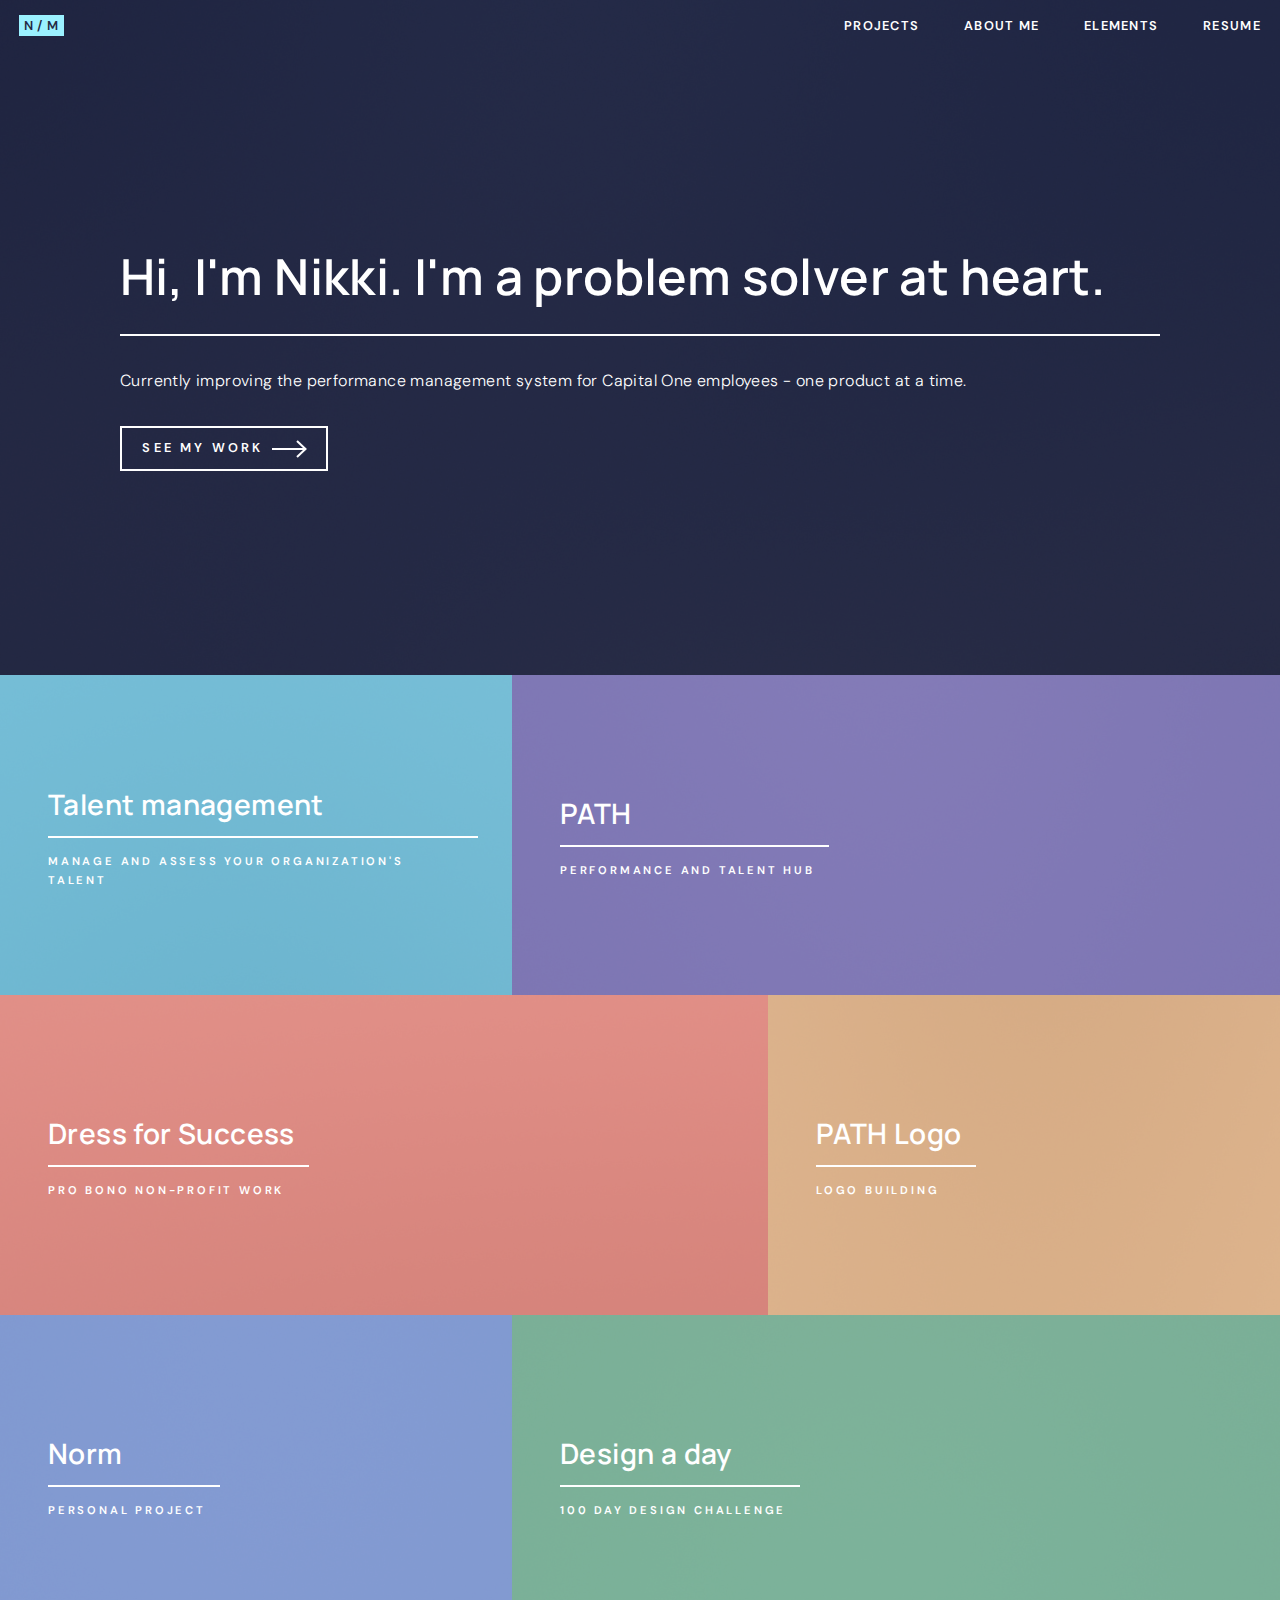
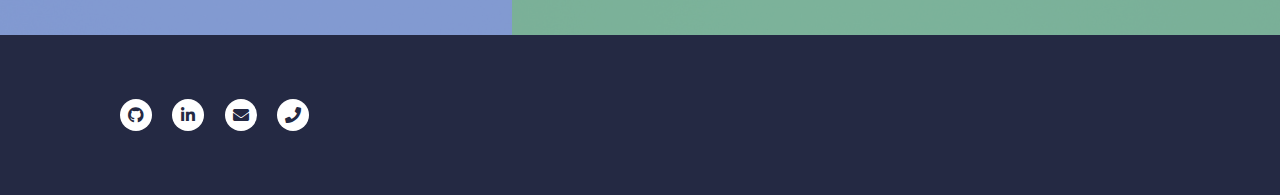
==== commit e42af95a: "updated font and about me page" ====
--- a/index.html
+++ b/index.html
@@ -73,8 +73,8 @@
 										<img src="images/pic01.jpg" alt="" />
 									</span>
 									<header class="major">
-										<h3><a href="landing.html" class="link">Talent management</a></h3>
-										<p>A platform to manage and assess your organization's talent</p>
+										<h3><a href="talent.html" class="link">Talent management</a></h3>
+										<p>Manage and assess your organization's talent</p>
 									</header>
 								</article>
 								<article>
@@ -82,7 +82,7 @@
 										<img src="images/pic02.jpg" alt="" />
 									</span>
 									<header class="major">
-										<h3><a href="landing.html" class="link">PATH</a></h3>
+										<h3><a href="path.html" class="link">PATH</a></h3>
 										<p>Performance and talent hub</p>
 									</header>
 								</article>
@@ -91,7 +91,7 @@
 										<img src="images/pic03.jpg" alt="" />
 									</span>
 									<header class="major">
-										<h3><a href="landing.html" class="link">Dress for Success</a></h3>
+										<h3><a href="DFS.html" class="link">Dress for Success</a></h3>
 										<p>Pro bono non-profit work</p>
 									</header>
 								</article>
@@ -100,7 +100,7 @@
 										<img src="images/pic04.jpg" alt="" />
 									</span>
 									<header class="major">
-										<h3><a href="landing.html" class="link">PATH Logo</a></h3>
+										<h3><a href="logo.html" class="link">PATH Logo</a></h3>
 										<p>Logo building</p>
 									</header>
 								</article>
@@ -109,7 +109,7 @@
 										<img src="images/pic05.jpg" alt="" />
 									</span>
 									<header class="major">
-										<h3><a href="landing.html" class="link">Norm</a></h3>
+										<h3><a href="norm.html" class="link">Norm</a></h3>
 										<p>Personal project</p>
 									</header>
 								</article>
@@ -118,7 +118,7 @@
 										<img src="images/pic06.jpg" alt="" />
 									</span>
 									<header class="major">
-										<h3><a href="landing.html" class="link">Design a day</a></h3>
+										<h3><a href="designaday.html" class="link">Design a day</a></h3>
 										<p>100 day design challenge</p>
 									</header>
 								</article>
--- a/assets/css/main.css
+++ b/assets/css/main.css
@@ -1,5 +1,8 @@
 @import url(fontawesome-all.min.css);
 @import url("https://fonts.googleapis.com/css?family=Source+Sans+Pro:300,300italic,600,600italic");
+@import url('https://fonts.googleapis.com/css2?family=DM+Sans:wght@300;400;500&display=swap');
+@import url('https://fonts.googleapis.com/css2?family=Manrope:wght@400;500;600;700&display=swap');
+@import url('https://fonts.googleapis.com/css2?family=Outfit:wght@400;500;600;700&display=swap');
 
 /*
 	Forty by HTML5 UP
@@ -29,10 +32,6 @@
 footer, header, hgroup, menu, nav, section {
 	display: block;}
 
-body {
-	line-height: 1;
-}
-
 ol, ul {
 	list-style: none;
 }
@@ -117,7 +116,7 @@
 
 	body, input, select, textarea {
 		color: #ffffff;
-		font-family: "Source Sans Pro", Helvetica, sans-serif;
+		font-family: 'DM Sans', -apple-system, BlinkMacSystemFont, 'Segoe UI', Roboto, Oxygen, Ubuntu, Cantarell, sans-serif;
 		font-size: 17pt;
 		font-weight: 300;
 		letter-spacing: 0.025em;
@@ -182,6 +181,7 @@
 
 	h1, h2, h3, h4, h5, h6 {
 		color: #ffffff;
+		font-family: 'Manrope', sans-serif;
 		font-weight: 600;
 		line-height: 1.65;
 		margin: 0 0 1em 0;
@@ -3966,8 +3966,25 @@
 	letter-spacing: 0.1em;
 	padding: 0.5em 0;
 	transition: color 0.2s ease;
+	position: relative; /* Add this for absolute positioning of underline */
 }
 
+/* Add underline effect */
+.main-nav a::after {
+    content: '';
+    position: absolute;
+    width: 0;
+    height: 2px;
+    bottom: 0;
+    left: 0;
+    background-color: #9bf1ff; /* Same color as hover state */
+    transition: width 0.3s ease;
+}
+
+/* Animate underline on hover */
+.main-nav a:hover::after {
+    width: 95%;
+}
 .main-nav a:hover {
 	color: #9bf1ff; /* Or whatever accent color you prefer */
 }
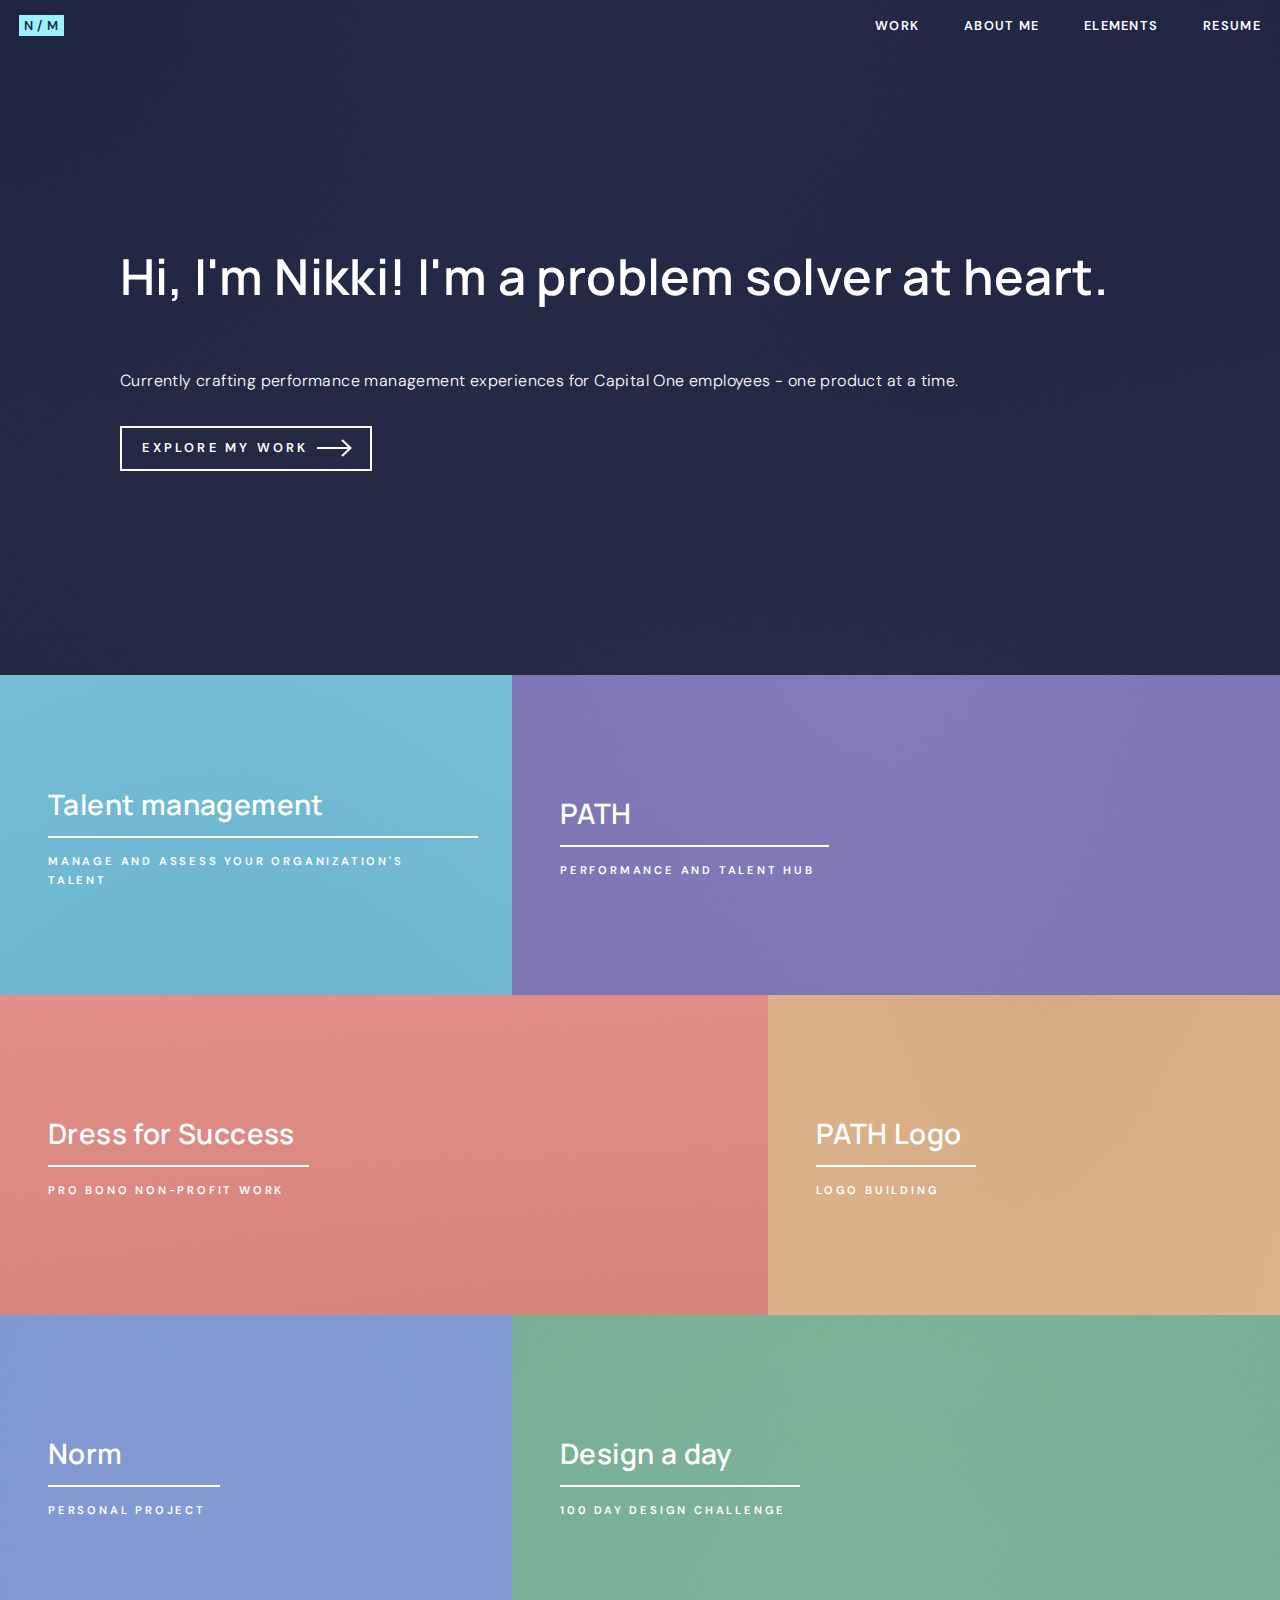
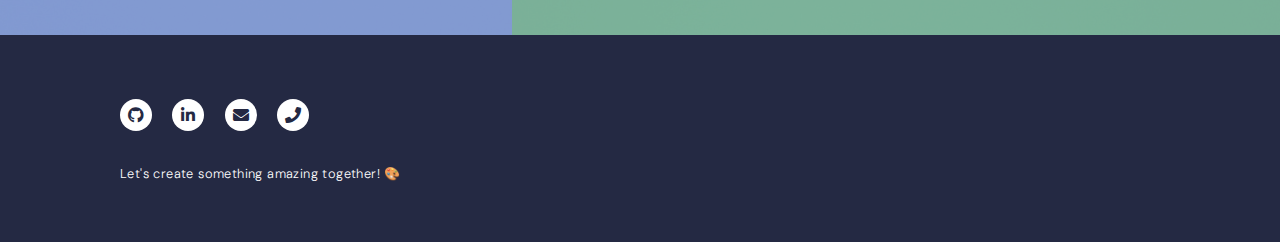
==== commit 2ac4ca1b: "updating text and poject to work" ====
--- a/index.html
+++ b/index.html
@@ -6,7 +6,7 @@
 -->
 <html>
 	<head>
-		<title>Forty by HTML5 UP</title>
+		<title>Nikki Mishra</title>
 		<meta charset="utf-8" />
 		<meta name="viewport" content="width=device-width, initial-scale=1, user-scalable=no" />
 		<link rel="stylesheet" href="assets/css/main.css" />
@@ -25,8 +25,7 @@
 							<span></span>
 						</div>
 						<ul>
-							<li><a href="index.html">Projects</a></li>
-							<!--<li><a href="landing.html">Subpage</a></li>-->
+							<li><a href="index.html" class="active">Work</a></li>
 							<li><a href="generic.html">About me</a></li>
 							<li><a href="elements.html">Elements</a></li>
 							<li><a href="assets/resume.pdf" target="_blank">Resume</a></li>
@@ -51,13 +50,13 @@
 				<!-- Banner -->
 					<section id="banner" class="major">
 						<div class="inner">
-							<header class="major">
-								<h1>Hi, I'm Nikki. I'm a problem solver at heart.</h1>
+							<header>
+								<h1>Hi, I'm Nikki! I'm a problem solver at heart.</h1>
 							</header>
-							<p>Currently improving the performance management system for Capital One employees - one product at a time.</p>
+							<p>Currently crafting performance management experiences for Capital One employees - one product at a time.</p>
 							<div>
 								<ul class="actions">
-									<li><a href="#one" class="button next scrolly">See my work</a></li>
+									<li><a href="#one" class="button next scrolly">Explore my work</a></li>
 								</ul>
 							</div>
 						</div>
@@ -194,8 +193,8 @@
 								<li><a href="https://www.linkedin.com/in/nikkim97/" class="icon brands alt fa-linkedin-in"><span class="label">LinkedIn</span></a></li>
 								<li><a href="mailto:niharikamishr@gmail.com" class="icon solid alt fa-envelope"><span class="label">Email</span></a></li>
 								<li><a href="tel:+6099372957" class="icon solid alt fa-phone"><span class="label">Phone</span></a></li>
-							
 							</ul>
+							<p class="copyright">Let's create something amazing together! 🎨</p>
 						</div>
 					</footer>
 
--- a/assets/css/main.css
+++ b/assets/css/main.css
@@ -4085,7 +4085,12 @@
 
 .main-nav ul li a {
     font-size: 0.7em;
-    padding: 0 0.5em;
+    padding: 0.5em 0.5em;
+}
+
+.main-nav ul li a.active {
+    pointer-events: none;
+    cursor: default;
 }
 
 /* Hamburger menu icon - hidden by default on desktop */
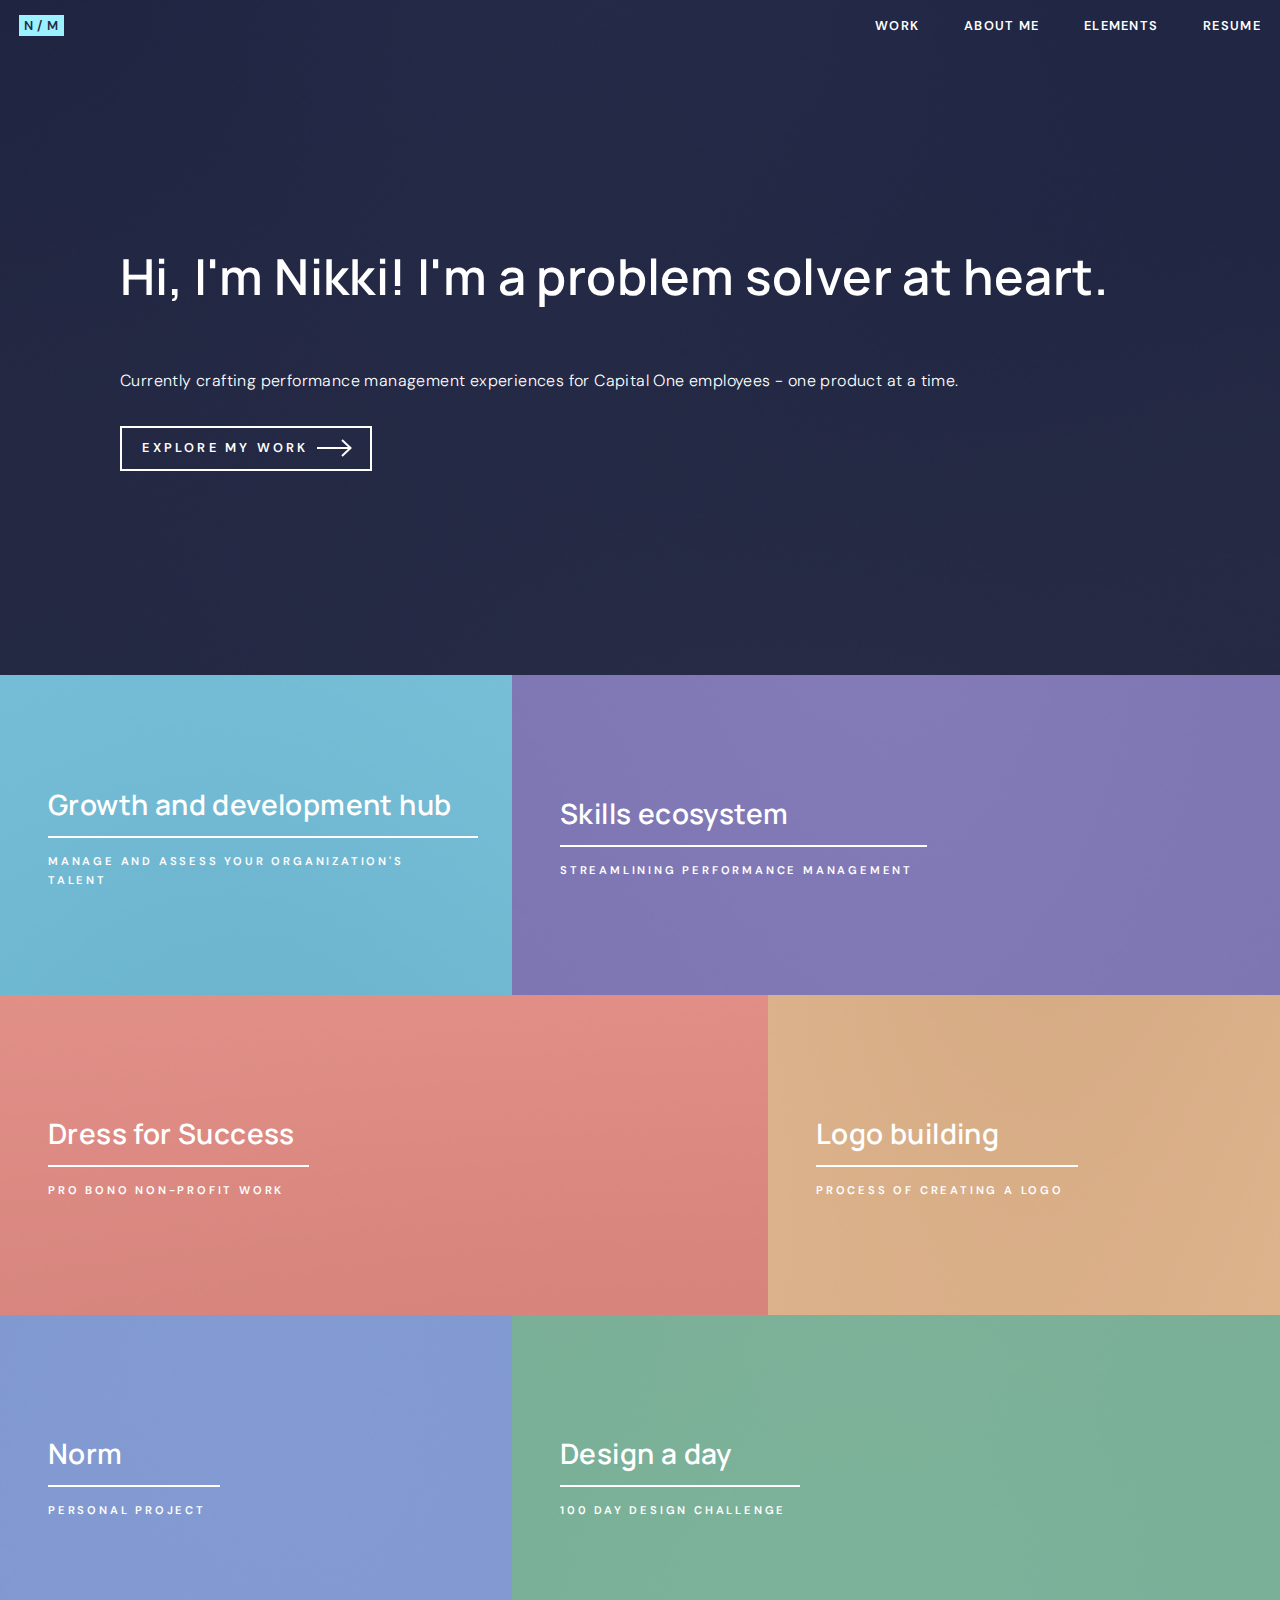
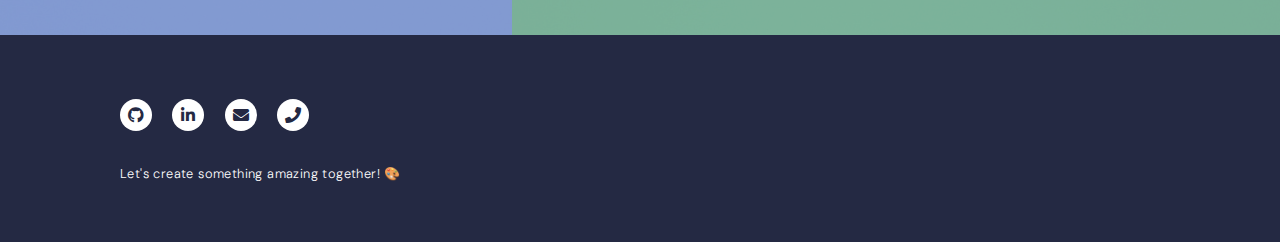
==== commit 5d247490: "Update index.html" ====
--- a/index.html
+++ b/index.html
@@ -72,7 +72,7 @@
 										<img src="images/pic01.jpg" alt="" />
 									</span>
 									<header class="major">
-										<h3><a href="talent.html" class="link">Talent management</a></h3>
+										<h3><a href="talent.html" class="link"></a> Growth and development hub </h3>
 										<p>Manage and assess your organization's talent</p>
 									</header>
 								</article>
@@ -81,8 +81,8 @@
 										<img src="images/pic02.jpg" alt="" />
 									</span>
 									<header class="major">
-										<h3><a href="path.html" class="link">PATH</a></h3>
-										<p>Performance and talent hub</p>
+										<h3><a href="path.html" class="link"></a>Skills ecosystem</h3>
+										<p>Streamlining performance management </p>
 									</header>
 								</article>
 								<article>
@@ -99,8 +99,8 @@
 										<img src="images/pic04.jpg" alt="" />
 									</span>
 									<header class="major">
-										<h3><a href="logo.html" class="link">PATH Logo</a></h3>
-										<p>Logo building</p>
+										<h3><a href="logo.html" class="link">Logo building</a></h3>
+										<p>Process of creating a logo</p>
 									</header>
 								</article>
 								<article>
--- a/assets/css/main.css
+++ b/assets/css/main.css
@@ -4118,4 +4118,62 @@
     .main-nav.active ul {
         display: flex !important;
     }
+}
+
+.figma-grid {
+    display: grid;
+    grid-template-columns: repeat(auto-fit, minmax(375px, 1fr));
+    gap: 2em;
+    justify-items: center;
+    margin: 2em 0;
+}
+
+/* Mobile app prototype styling */
+.figma-embed.app {
+    width: 375px;
+    height: 812px;
+}
+
+/* Webpage prototype styling */
+.figma-embed.webpage {
+    width: 1200px;
+    height: 800px;
+}
+
+.figma-embed iframe {
+    width: 100%;
+    height: 100%;
+    border: 1px solid rgba(0, 0, 0, 0.1);
+    border-radius: 32px;
+}
+
+/* Mobile app specific border radius */
+.figma-embed.app iframe {
+    border-radius: 32px;
+}
+
+/* Webpage specific border radius */
+.figma-embed.webpage iframe {
+    border-radius: 8px;
+}
+
+@media screen and (max-width: 1400px) {
+    .figma-embed.webpage {
+        width: 900px;
+        height: 600px;
+    }
+}
+
+@media screen and (max-width: 1000px) {
+    .figma-embed.webpage {
+        width: 100%;
+        height: 500px;
+    }
+}
+
+@media screen and (max-width: 480px) {
+    .figma-embed.app {
+        width: 100%;
+        height: 600px;
+    }
 }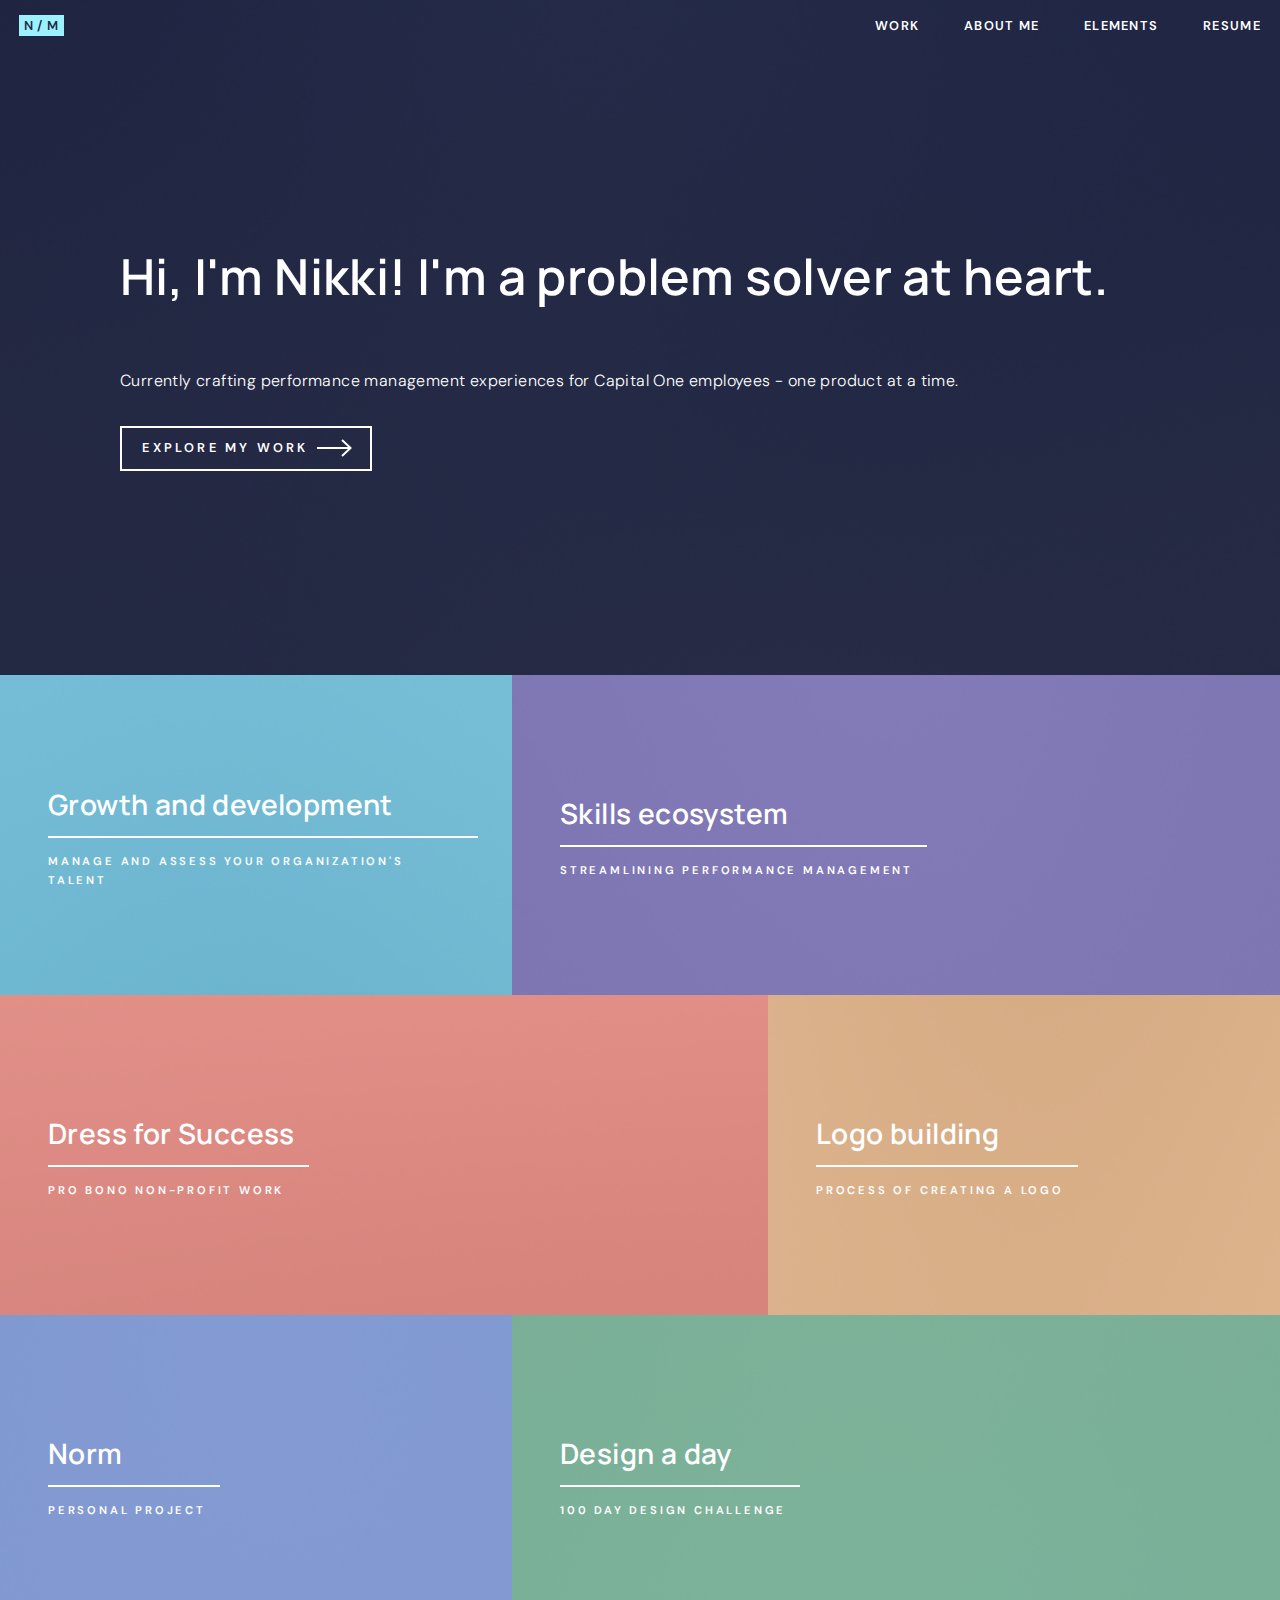
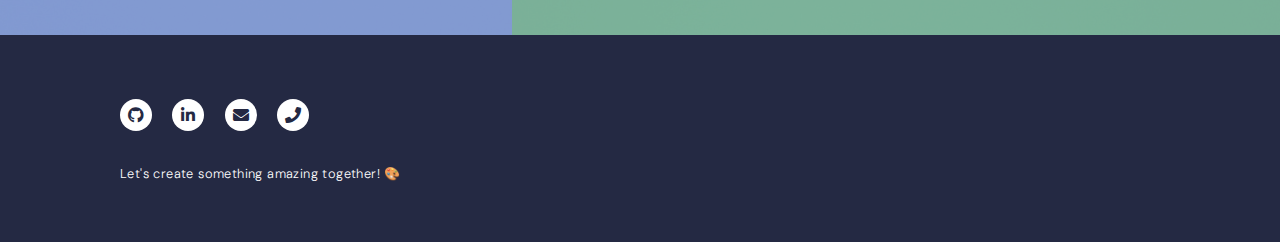
==== commit 779fcc46: "updating links" ====
--- a/index.html
+++ b/index.html
@@ -72,7 +72,7 @@
 										<img src="images/pic01.jpg" alt="" />
 									</span>
 									<header class="major">
-										<h3><a href="talent.html" class="link"></a> Growth and development hub </h3>
+										<h3><a href="talent.html" class="link"></a>Growth and development</h3>
 										<p>Manage and assess your organization's talent</p>
 									</header>
 								</article>
--- a/assets/css/main.css
+++ b/assets/css/main.css
@@ -4176,4 +4176,32 @@
         width: 100%;
         height: 600px;
     }
+}
+
+.back-to-top {
+    position: fixed;
+    bottom: 25px;
+    right: 25px;
+    display: none;
+    width: 40px;
+    height: 40px;
+    line-height: 40px;
+    text-align: center;
+    background: #9bf1ff;
+    color: #242943;
+    cursor: pointer;
+    border-radius: 50%;
+    z-index: 9999;
+    transition: background-color 0.3s;
+    box-shadow: 0 2px 5px rgba(0,0,0,0.2);
+}
+
+.back-to-top:hover {
+    background: #53e3fb;
+    color: #242943;
+}
+
+.back-to-top i {
+    font-size: 20px;
+    line-height: 40px;
 }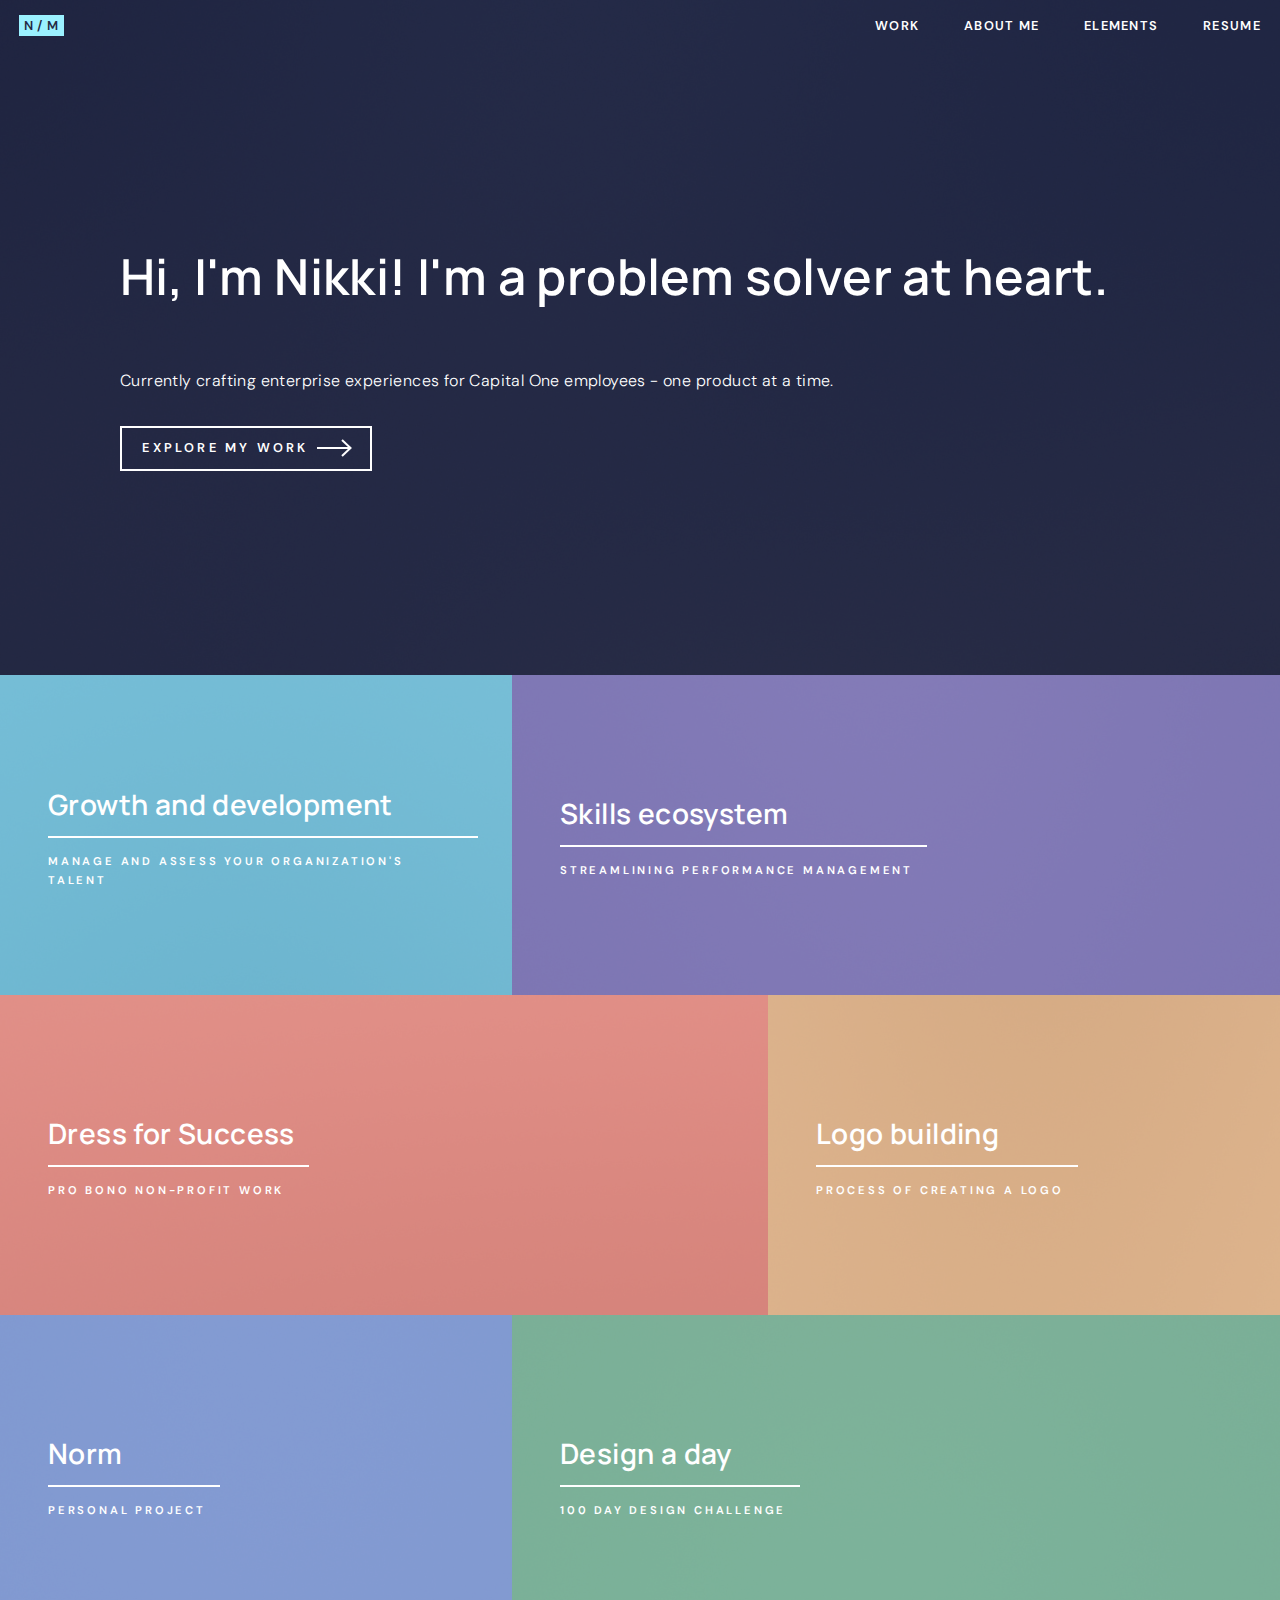
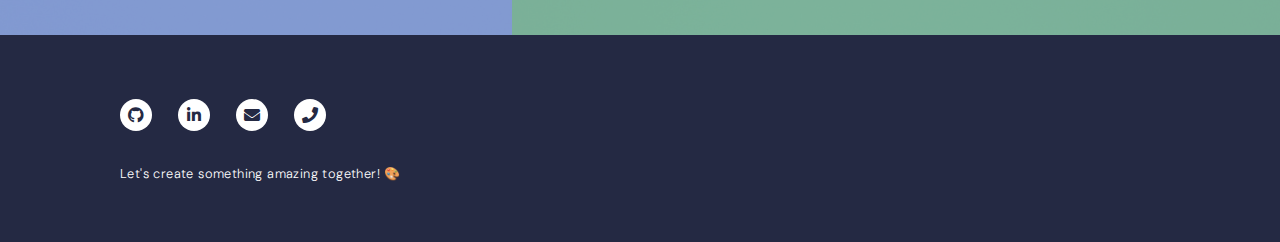
==== commit 37824910: "updated footer" ====
--- a/index.html
+++ b/index.html
@@ -16,6 +16,9 @@
 
 		<!-- Wrapper -->
 			<div id="wrapper">
+				<a href="#" id="back-to-top" class="back-to-top" style="display: none;">
+					<i class="fa fa-arrow-up"></i>
+				</a>
 
 				<!-- Header -->
 				<header id="header" class="alt">
@@ -53,7 +56,7 @@
 							<header>
 								<h1>Hi, I'm Nikki! I'm a problem solver at heart.</h1>
 							</header>
-							<p>Currently crafting performance management experiences for Capital One employees - one product at a time.</p>
+							<p>Currently crafting enterprise experiences for Capital One employees - one product at a time.</p>
 							<div>
 								<ul class="actions">
 									<li><a href="#one" class="button next scrolly">Explore my work</a></li>
@@ -188,11 +191,13 @@
 				<!-- Footer -->
 					<footer id="footer">
 						<div class="inner">
-							<ul class="icons">
-								<li><a href="https://github.com/nikkim97" class="icon brands alt fa-github"><span class="label">GitHub</span></a></li>
-								<li><a href="https://www.linkedin.com/in/nikkim97/" class="icon brands alt fa-linkedin-in"><span class="label">LinkedIn</span></a></li>
-								<li><a href="mailto:niharikamishr@gmail.com" class="icon solid alt fa-envelope"><span class="label">Email</span></a></li>
-								<li><a href="tel:+6099372957" class="icon solid alt fa-phone"><span class="label">Phone</span></a></li>
+							<ul class="icons" style="display: flex; justify-content: space-between; align-items: center;">
+								<div style="display: flex; gap: 10px;">
+									<li><a href="https://github.com/nikkim97" class="icon brands alt fa-github"><span class="label">GitHub</span></a></li>
+									<li><a href="https://www.linkedin.com/in/nikkim97/" class="icon brands alt fa-linkedin-in"><span class="label">LinkedIn</span></a></li>
+									<li><a href="mailto:niharikamishr@gmail.com" class="icon solid alt fa-envelope"><span class="label">Email</span></a></li>
+									<li><a href="tel:+6099372957" class="icon solid alt fa-phone"><span class="label">Phone</span></a></li>
+								</div>
 							</ul>
 							<p class="copyright">Let's create something amazing together! 🎨</p>
 						</div>
@@ -208,6 +213,7 @@
 			<script src="assets/js/breakpoints.min.js"></script>
 			<script src="assets/js/util.js"></script>
 			<script src="assets/js/main.js"></script>
+			<script src="assets/js/back-to-top.js"></script>
 
 	</body>
 </html>